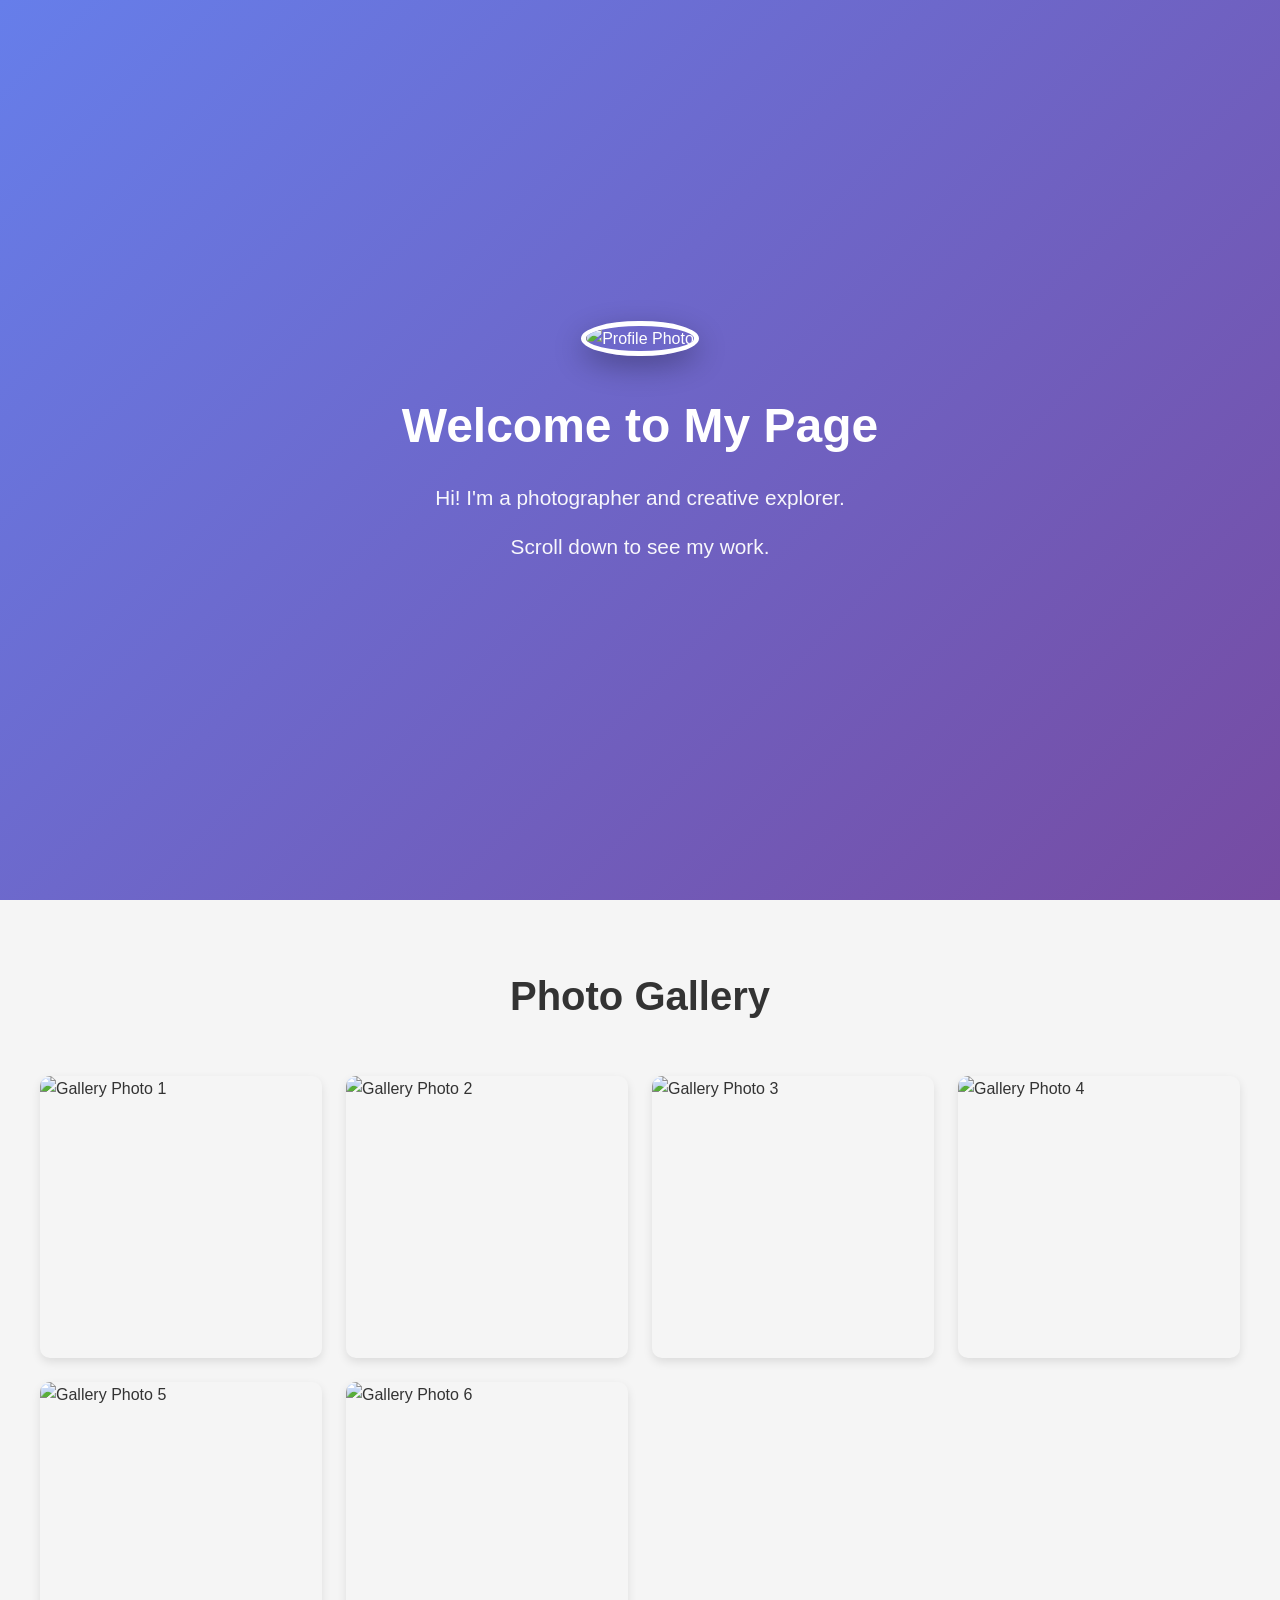
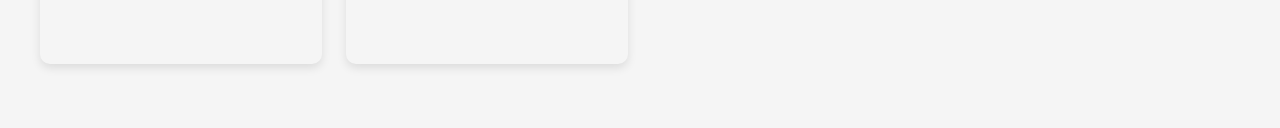
==== index.html @ 691b66b5 "Add initial HTML structure for portfolio site" ====
<!DOCTYPE html>
<html lang="en">
<head>
    <meta charset="UTF-8">
    <meta name="viewport" content="width=device-width, initial-scale=1.0">
    <title>My Portfolio</title>
    <style>
        * {
            margin: 0;
            padding: 0;
            box-sizing: border-box;
        }

        body {
            font-family: 'Segoe UI', Tahoma, Geneva, Verdana, sans-serif;
            line-height: 1.6;
            color: #333;
        }

        /* Hero Section */
        .hero {
            min-height: 100vh;
            display: flex;
            align-items: center;
            justify-content: center;
            background: linear-gradient(135deg, #667eea 0%, #764ba2 100%);
            padding: 2rem;
        }

        .hero-content {
            max-width: 800px;
            text-align: center;
            color: white;
        }

        .profile-photo {
            width: 200px;
            height: 200px;
            border-radius: 50%;
            object-fit: cover;
            border: 5px solid white;
            margin-bottom: 2rem;
            box-shadow: 0 10px 30px rgba(0,0,0,0.3);
        }

        .hero h1 {
            font-size: 3rem;
            margin-bottom: 1rem;
            animation: fadeInUp 0.8s ease;
        }

        .hero p {
            font-size: 1.3rem;
            margin-bottom: 1rem;
            opacity: 0.95;
            animation: fadeInUp 0.8s ease 0.2s backwards;
        }

        /* Gallery Section */
        .gallery-section {
            padding: 4rem 2rem;
            background: #f5f5f5;
        }

        .gallery-section h2 {
            text-align: center;
            font-size: 2.5rem;
            margin-bottom: 3rem;
            color: #333;
        }

        .gallery-grid {
            display: grid;
            grid-template-columns: repeat(auto-fit, minmax(280px, 1fr));
            gap: 1.5rem;
            max-width: 1200px;
            margin: 0 auto;
        }

        .gallery-item {
            position: relative;
            overflow: hidden;
            border-radius: 10px;
            cursor: pointer;
            aspect-ratio: 1;
            box-shadow: 0 4px 10px rgba(0,0,0,0.1);
            transition: transform 0.3s ease;
        }

        .gallery-item:hover {
            transform: scale(1.05);
        }

        .gallery-item img {
            width: 100%;
            height: 100%;
            object-fit: cover;
            transition: transform 0.3s ease;
        }

        .gallery-item:hover img {
            transform: scale(1.1);
        }

        /* Lightbox Modal */
        .lightbox {
            display: none;
            position: fixed;
            top: 0;
            left: 0;
            width: 100%;
            height: 100%;
            background: rgba(0, 0, 0, 0.95);
            z-index: 1000;
            justify-content: center;
            align-items: center;
        }

        .lightbox.active {
            display: flex;
        }

        .lightbox-content {
            position: relative;
            max-width: 90%;
            max-height: 90%;
        }

        .lightbox-content img {
            max-width: 100%;
            max-height: 90vh;
            object-fit: contain;
            border-radius: 5px;
        }

        .lightbox-close {
            position: absolute;
            top: -40px;
            right: 0;
            color: white;
            font-size: 2rem;
            cursor: pointer;
            background: none;
            border: none;
            padding: 10px;
        }

        .lightbox-nav {
            position: absolute;
            top: 50%;
            transform: translateY(-50%);
            color: white;
            font-size: 3rem;
            cursor: pointer;
            background: rgba(255,255,255,0.1);
            border: none;
            padding: 1rem;
            transition: background 0.3s ease;
        }

        .lightbox-nav:hover {
            background: rgba(255,255,255,0.2);
        }

        .lightbox-prev {
            left: 20px;
        }

        .lightbox-next {
            right: 20px;
        }

        @keyframes fadeInUp {
            from {
                opacity: 0;
                transform: translateY(30px);
            }
            to {
                opacity: 1;
                transform: translateY(0);
            }
        }

        /* Responsive */
        @media (max-width: 768px) {
            .hero h1 {
                font-size: 2rem;
            }
            .hero p {
                font-size: 1.1rem;
            }
            .gallery-section h2 {
                font-size: 2rem;
            }
        }
    </style>
</head>
<body>
    <!-- Hero Section -->
    <section class="hero">
        <div class="hero-content">
            <img src="https://via.placeholder.com/200" alt="Profile Photo" class="profile-photo">
            <h1>Welcome to My Page</h1>
            <p>Hi! I'm a photographer and creative explorer.</p>
            <p>Scroll down to see my work.</p>
        </div>
    </section>

    <!-- Gallery Section -->
    <section class="gallery-section">
        <h2>Photo Gallery</h2>
        <div class="gallery-grid">
            <div class="gallery-item" data-index="0">
                <img src="https://via.placeholder.com/400/667eea/ffffff?text=Photo+1" alt="Gallery Photo 1">
            </div>
            <div class="gallery-item" data-index="1">
                <img src="https://via.placeholder.com/400/764ba2/ffffff?text=Photo+2" alt="Gallery Photo 2">
            </div>
            <div class="gallery-item" data-index="2">
                <img src="https://via.placeholder.com/400/f093fb/ffffff?text=Photo+3" alt="Gallery Photo 3">
            </div>
            <div class="gallery-item" data-index="3">
                <img src="https://via.placeholder.com/400/4facfe/ffffff?text=Photo+4" alt="Gallery Photo 4">
            </div>
            <div class="gallery-item" data-index="4">
                <img src="https://via.placeholder.com/400/43e97b/ffffff?text=Photo+5" alt="Gallery Photo 5">
            </div>
            <div class="gallery-item" data-index="5">
                <img src="https://via.placeholder.com/400/fa709a/ffffff?text=Photo+6" alt="Gallery Photo 6">
            </div>
        </div>
    </section>

    <!-- Lightbox Modal -->
    <div class="lightbox" id="lightbox">
        <div class="lightbox-content">
            <button class="lightbox-close" onclick="closeLightbox()">&times;</button>
            <button class="lightbox-nav lightbox-prev" onclick="changeImage(-1)">&#8249;</button>
            <img id="lightbox-img" src="" alt="Lightbox Image">
            <button class="lightbox-nav lightbox-next" onclick="changeImage(1)">&#8250;</button>
        </div>
    </div>

    <script>
        // Gallery functionality
        let currentImageIndex = 0;
        const galleryItems = document.querySelectorAll('.gallery-item img');
        const lightbox = document.getElementById('lightbox');
        const lightboxImg = document.getElementById('lightbox-img');

        // Add click event to each gallery item
        document.querySelectorAll('.gallery-item').forEach(item => {
            item.addEventListener('click', function() {
                currentImageIndex = parseInt(this.getAttribute('data-index'));
                openLightbox();
            });
        });

        function openLightbox() {
            lightbox.classList.add('active');
            lightboxImg.src = galleryItems[currentImageIndex].src;
            document.body.style.overflow = 'hidden'; // Prevent scrolling
        }

        function closeLightbox() {
            lightbox.classList.remove('active');
            document.body.style.overflow = 'auto'; // Re-enable scrolling
        }

        function changeImage(direction) {
            currentImageIndex += direction;
            
            // Loop around if at the end or beginning
            if (currentImageIndex >= galleryItems.length) {
                currentImageIndex = 0;
            } else if (currentImageIndex < 0) {
                currentImageIndex = galleryItems.length - 1;
            }
            
            lightboxImg.src = galleryItems[currentImageIndex].src;
        }

        // Close lightbox when clicking outside the image
        lightbox.addEventListener('click', function(e) {
            if (e.target === lightbox) {
                closeLightbox();
            }
        });

        // Keyboard navigation
        document.addEventListener('keydown', function(e) {
            if (!lightbox.classList.contains('active')) return;
            
            if (e.key === 'Escape') closeLightbox();
            if (e.key === 'ArrowLeft') changeImage(-1);
            if (e.key === 'ArrowRight') changeImage(1);
        });
    </script>
</body>
</html>
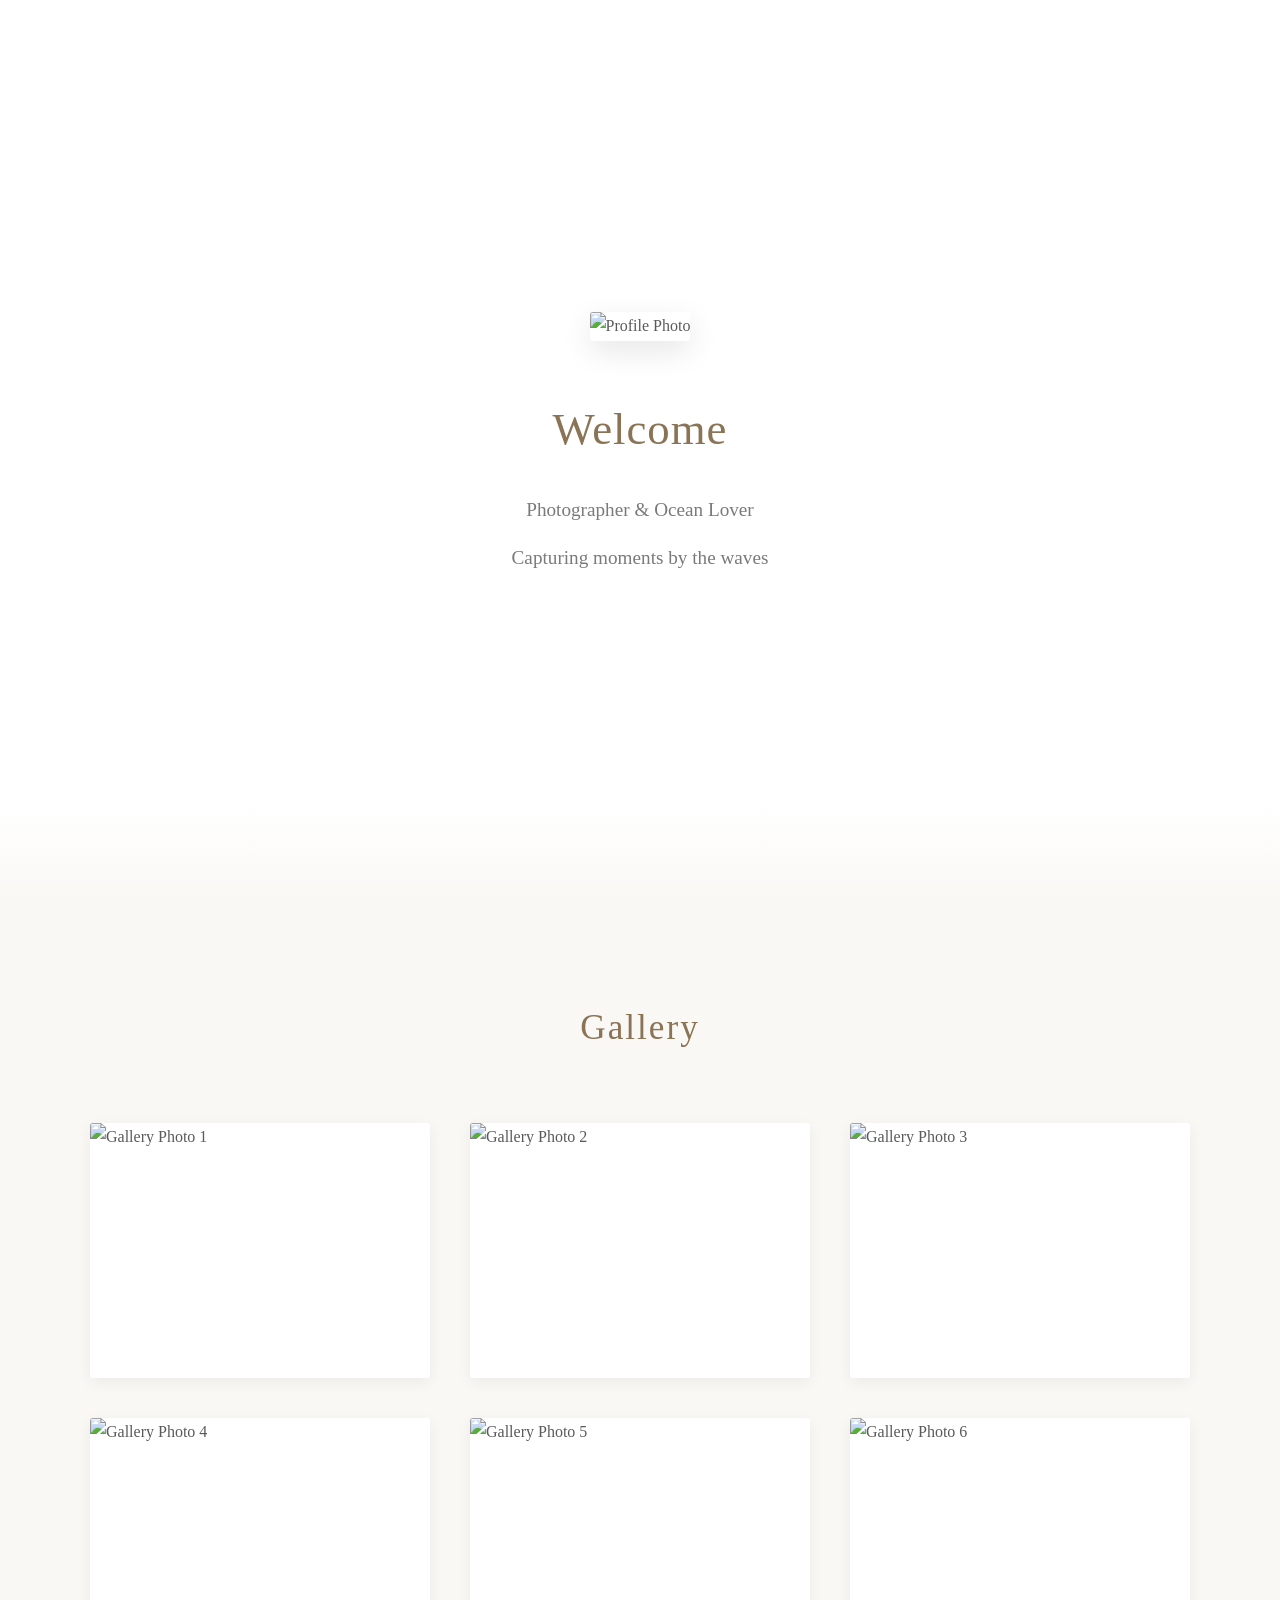
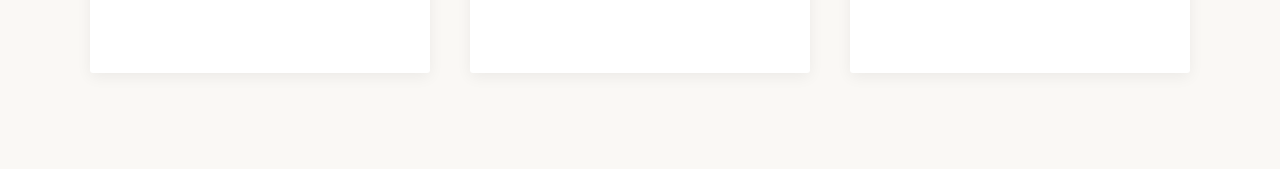
==== commit a836d435: "update" ====
--- a/index.html
+++ b/index.html
@@ -12,9 +12,10 @@
         }
 
         body {
-            font-family: 'Segoe UI', Tahoma, Geneva, Verdana, sans-serif;
-            line-height: 1.6;
-            color: #333;
+            font-family: 'Georgia', 'Times New Roman', serif;
+            line-height: 1.8;
+            color: #5a5a5a;
+            background: #ffffff;
         }
 
         /* Hero Section */
@@ -23,83 +24,118 @@
             display: flex;
             align-items: center;
             justify-content: center;
-            background: linear-gradient(135deg, #667eea 0%, #764ba2 100%);
-            padding: 2rem;
+            background: linear-gradient(to bottom, rgba(255,255,255,0.9), rgba(255,255,255,0.7)), 
+                        url('https://via.placeholder.com/1920x1080/e8dfd5/e8dfd5') center/cover;
+            padding: 4rem 2rem;
+            position: relative;
+        }
+
+        .hero::after {
+            content: '';
+            position: absolute;
+            bottom: -2px;
+            left: 0;
+            width: 100%;
+            height: 100px;
+            background: linear-gradient(to bottom, transparent, #faf8f5);
         }
 
         .hero-content {
+            max-width: 700px;
+            text-align: center;
+            color: #5a5a5a;
+            position: relative;
+            z-index: 1;
+        }
+
+        .profile-photo {
+            width: 100%;
             max-width: 800px;
-            text-align: center;
-            color: white;
-        }
-
-        .profile-photo {
-            width: 200px;
-            height: 200px;
-            border-radius: 50%;
+            height: 400px;
+            border-radius: 3px;
             object-fit: cover;
-            border: 5px solid white;
-            margin-bottom: 2rem;
-            box-shadow: 0 10px 30px rgba(0,0,0,0.3);
+            border: none;
+            margin-bottom: 3rem;
+            box-shadow: 0 10px 30px rgba(0,0,0,0.1);
         }
 
         .hero h1 {
-            font-size: 3rem;
-            margin-bottom: 1rem;
-            animation: fadeInUp 0.8s ease;
+            font-size: 2.8rem;
+            margin-bottom: 1.5rem;
+            font-weight: 300;
+            letter-spacing: 1px;
+            color: #8b7355;
+            animation: fadeInUp 1s ease;
         }
 
         .hero p {
-            font-size: 1.3rem;
-            margin-bottom: 1rem;
-            opacity: 0.95;
-            animation: fadeInUp 0.8s ease 0.2s backwards;
+            font-size: 1.2rem;
+            margin-bottom: 0.8rem;
+            font-weight: 300;
+            color: #7a7a7a;
+            animation: fadeInUp 1s ease 0.2s backwards;
         }
 
         /* Gallery Section */
         .gallery-section {
-            padding: 4rem 2rem;
-            background: #f5f5f5;
+            padding: 6rem 2rem;
+            background: #faf8f5;
+            position: relative;
+        }
+
+        .gallery-section::before {
+            content: '';
+            position: absolute;
+            top: -50px;
+            left: 0;
+            width: 100%;
+            height: 100px;
+            background: linear-gradient(to bottom, #faf8f5, transparent);
+            transform: rotate(180deg);
         }
 
         .gallery-section h2 {
             text-align: center;
-            font-size: 2.5rem;
-            margin-bottom: 3rem;
-            color: #333;
+            font-size: 2.2rem;
+            margin-bottom: 4rem;
+            color: #8b7355;
+            font-weight: 300;
+            letter-spacing: 2px;
         }
 
         .gallery-grid {
             display: grid;
-            grid-template-columns: repeat(auto-fit, minmax(280px, 1fr));
-            gap: 1.5rem;
-            max-width: 1200px;
+            grid-template-columns: repeat(auto-fit, minmax(300px, 1fr));
+            gap: 2.5rem;
+            max-width: 1100px;
             margin: 0 auto;
         }
 
         .gallery-item {
             position: relative;
             overflow: hidden;
-            border-radius: 10px;
+            border-radius: 3px;
             cursor: pointer;
-            aspect-ratio: 1;
-            box-shadow: 0 4px 10px rgba(0,0,0,0.1);
-            transition: transform 0.3s ease;
+            aspect-ratio: 4/3;
+            box-shadow: 0 4px 15px rgba(0,0,0,0.06);
+            transition: all 0.4s ease;
+            background: white;
         }
 
         .gallery-item:hover {
-            transform: scale(1.05);
+            transform: translateY(-8px);
+            box-shadow: 0 12px 25px rgba(0,0,0,0.12);
         }
 
         .gallery-item img {
             width: 100%;
             height: 100%;
             object-fit: cover;
-            transition: transform 0.3s ease;
+            transition: opacity 0.4s ease;
         }
 
         .gallery-item:hover img {
-            transform: scale(1.1);
+            opacity: 0.9;
         }
 
         /* Lightbox Modal */
@@ -110,7 +146,7 @@
             left: 0;
             width: 100%;
             height: 100%;
-            background: rgba(0, 0, 0, 0.95);
+            background: rgba(255, 255, 255, 0.97);
             z-index: 1000;
             justify-content: center;
             align-items: center;
@@ -130,36 +166,45 @@
             max-width: 100%;
             max-height: 90vh;
             object-fit: contain;
-            border-radius: 5px;
+            border-radius: 3px;
+            box-shadow: 0 10px 40px rgba(0,0,0,0.15);
         }
 
         .lightbox-close {
             position: absolute;
-            top: -40px;
+            top: -50px;
             right: 0;
-            color: white;
-            font-size: 2rem;
+            color: #8b7355;
+            font-size: 2.5rem;
             cursor: pointer;
             background: none;
             border: none;
             padding: 10px;
+            font-weight: 300;
+            transition: color 0.3s ease;
+        }
+
+        .lightbox-close:hover {
+            color: #5a5a5a;
         }
 
         .lightbox-nav {
             position: absolute;
             top: 50%;
             transform: translateY(-50%);
-            color: white;
+            color: #8b7355;
             font-size: 3rem;
             cursor: pointer;
-            background: rgba(255,255,255,0.1);
+            background: none;
             border: none;
-            padding: 1rem;
-            transition: background 0.3s ease;
+            padding: 1.5rem;
+            transition: all 0.3s ease;
+            font-weight: 200;
         }
 
         .lightbox-nav:hover {
-            background: rgba(255,255,255,0.2);
+            color: #5a5a5a;
+            transform: translateY(-50%) scale(1.1);
         }
 
         .lightbox-prev {
@@ -173,7 +218,7 @@
         @keyframes fadeInUp {
             from {
                 opacity: 0;
-                transform: translateY(30px);
+                transform: translateY(40px);
             }
             to {
                 opacity: 1;
@@ -183,14 +228,20 @@
 
         /* Responsive */
         @media (max-width: 768px) {
+            .profile-photo {
+                height: 250px;
+            }
             .hero h1 {
                 font-size: 2rem;
             }
             .hero p {
-                font-size: 1.1rem;
+                font-size: 1rem;
             }
             .gallery-section h2 {
-                font-size: 2rem;
+                font-size: 1.8rem;
+            }
+            .gallery-grid {
+                gap: 1.5rem;
             }
         }
     </style>
@@ -199,34 +250,34 @@
     <!-- Hero Section -->
     <section class="hero">
         <div class="hero-content">
-            <img src="https://via.placeholder.com/200" alt="Profile Photo" class="profile-photo">
-            <h1>Welcome to My Page</h1>
-            <p>Hi! I'm a photographer and creative explorer.</p>
-            <p>Scroll down to see my work.</p>
+            <img src="photos/sound_eye.JPG" alt="Profile Photo" class="profile-photo">
+            <h1>Welcome</h1>
+            <p>Photographer & Ocean Lover</p>
+            <p>Capturing moments by the waves</p>
         </div>
     </section>
 
     <!-- Gallery Section -->
     <section class="gallery-section">
-        <h2>Photo Gallery</h2>
+        <h2>Gallery</h2>
         <div class="gallery-grid">
             <div class="gallery-item" data-index="0">
-                <img src="https://via.placeholder.com/400/667eea/ffffff?text=Photo+1" alt="Gallery Photo 1">
+                <img src="https://via.placeholder.com/600x450/e8dfd5/8b7355?text=Ocean+1" alt="Gallery Photo 1">
             </div>
             <div class="gallery-item" data-index="1">
-                <img src="https://via.placeholder.com/400/764ba2/ffffff?text=Photo+2" alt="Gallery Photo 2">
+                <img src="https://via.placeholder.com/600x450/d4c5b4/8b7355?text=Waves+2" alt="Gallery Photo 2">
             </div>
             <div class="gallery-item" data-index="2">
-                <img src="https://via.placeholder.com/400/f093fb/ffffff?text=Photo+3" alt="Gallery Photo 3">
+                <img src="https://via.placeholder.com/600x450/c9b8a3/8b7355?text=Sunset+3" alt="Gallery Photo 3">
             </div>
             <div class="gallery-item" data-index="3">
-                <img src="https://via.placeholder.com/400/4facfe/ffffff?text=Photo+4" alt="Gallery Photo 4">
+                <img src="https://via.placeholder.com/600x450/bea992/8b7355?text=Beach+4" alt="Gallery Photo 4">
             </div>
             <div class="gallery-item" data-index="4">
-                <img src="https://via.placeholder.com/400/43e97b/ffffff?text=Photo+5" alt="Gallery Photo 5">
+                <img src="https://via.placeholder.com/600x450/b39a81/8b7355?text=Shore+5" alt="Gallery Photo 5">
             </div>
             <div class="gallery-item" data-index="5">
-                <img src="https://via.placeholder.com/400/fa709a/ffffff?text=Photo+6" alt="Gallery Photo 6">
+                <img src="https://via.placeholder.com/600x450/a88b70/8b7355?text=Coast+6" alt="Gallery Photo 6">
             </div>
         </div>
     </section>
@@ -259,18 +310,17 @@
         function openLightbox() {
             lightbox.classList.add('active');
             lightboxImg.src = galleryItems[currentImageIndex].src;
-            document.body.style.overflow = 'hidden'; // Prevent scrolling
+            document.body.style.overflow = 'hidden';
         }
 
         function closeLightbox() {
             lightbox.classList.remove('active');
-            document.body.style.overflow = 'auto'; // Re-enable scrolling
+            document.body.style.overflow = 'auto';
         }
 
         function changeImage(direction) {
             currentImageIndex += direction;
             
-            // Loop around if at the end or beginning
             if (currentImageIndex >= galleryItems.length) {
                 currentImageIndex = 0;
             } else if (currentImageIndex < 0) {
@@ -297,4 +347,4 @@
         });
     </script>
 </body>
-</html>
+</html>
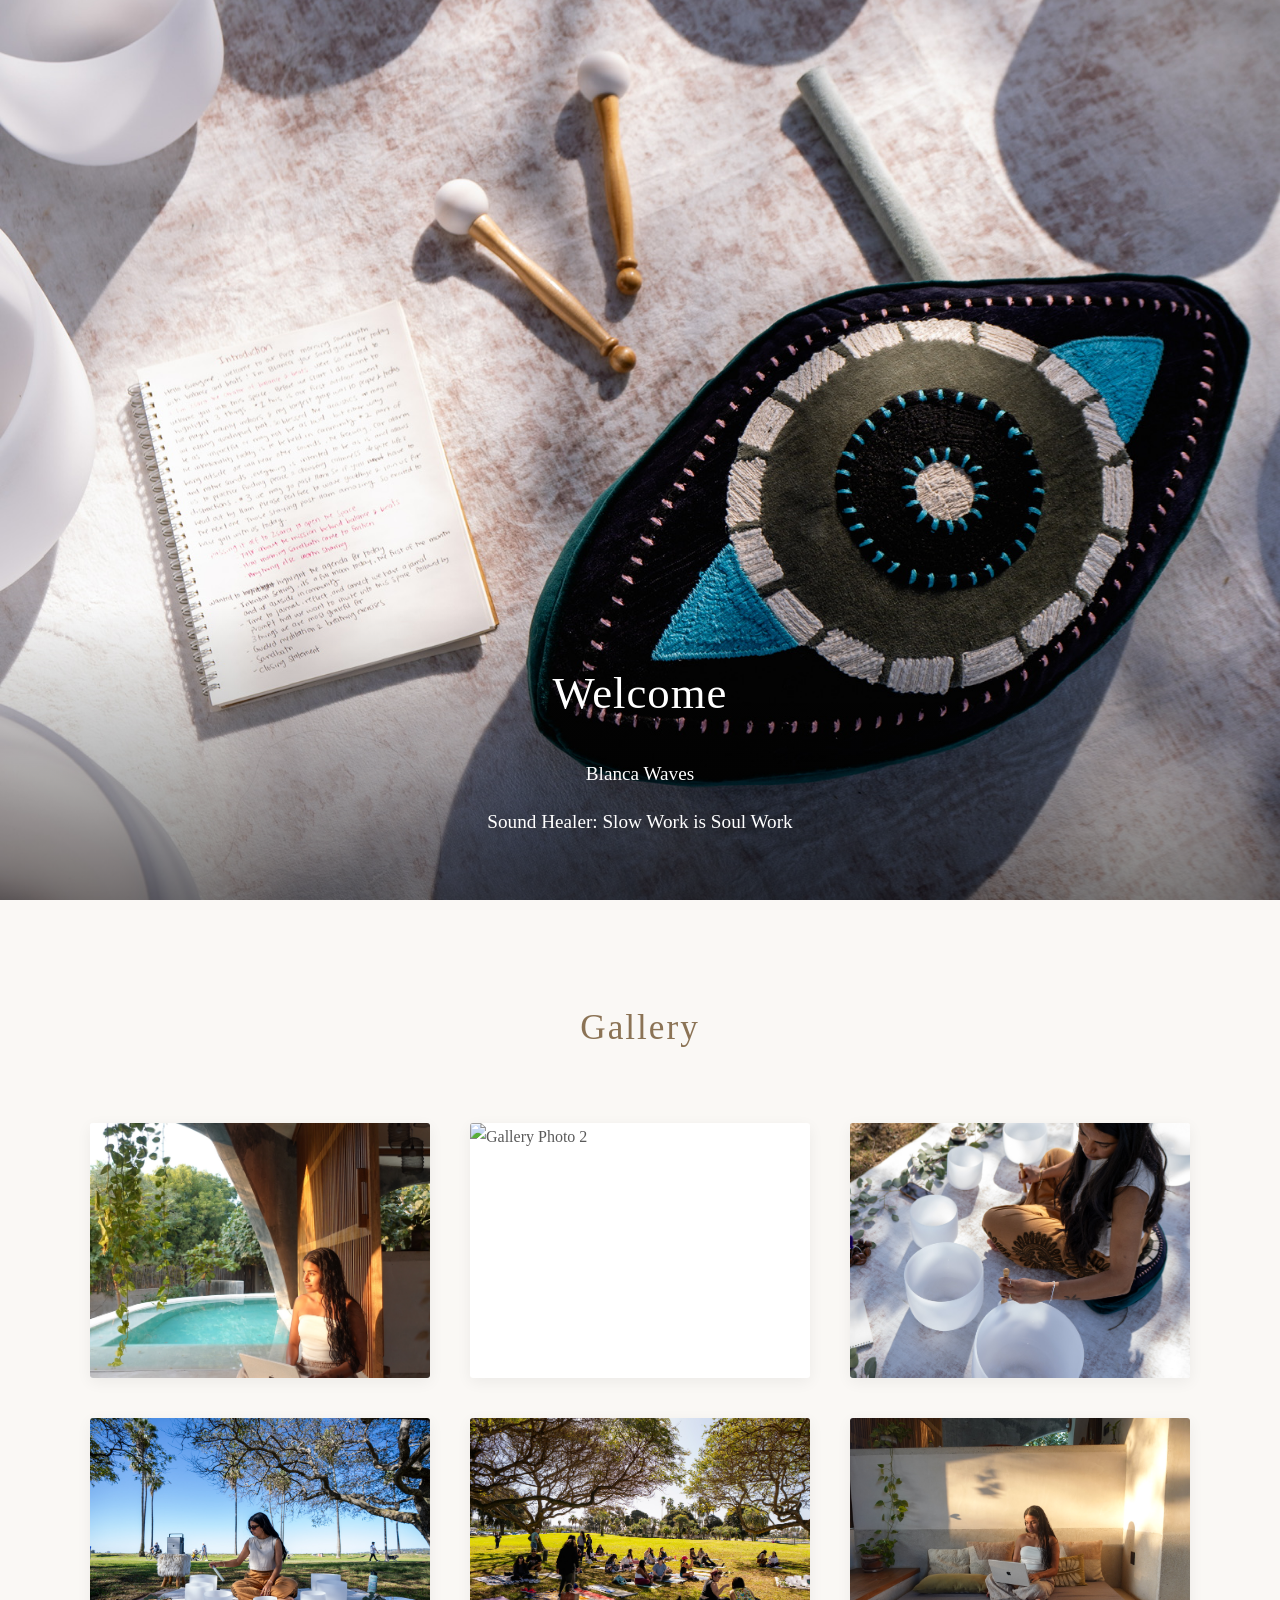
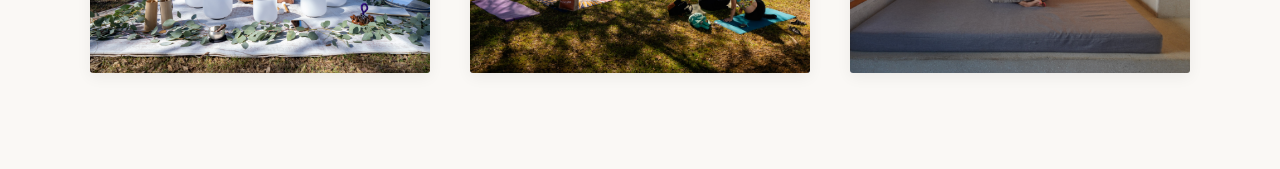
==== commit 9a0746bb: "Add gitignore" ====
--- a/index.html
+++ b/index.html
@@ -22,41 +22,34 @@
         .hero {
             min-height: 100vh;
             display: flex;
+            flex-direction: column;
             align-items: center;
-            justify-content: center;
-            background: linear-gradient(to bottom, rgba(255,255,255,0.9), rgba(255,255,255,0.7)), 
-                        url('https://via.placeholder.com/1920x1080/e8dfd5/e8dfd5') center/cover;
-            padding: 4rem 2rem;
-            position: relative;
-        }
-
-        .hero::after {
-            content: '';
-            position: absolute;
-            bottom: -2px;
-            left: 0;
-            width: 100%;
-            height: 100px;
-            background: linear-gradient(to bottom, transparent, #faf8f5);
-        }
-
-        .hero-content {
-            max-width: 700px;
-            text-align: center;
-            color: #5a5a5a;
-            position: relative;
-            z-index: 1;
+            justify-content: flex-end;
+            background: #faf8f5;
+            padding: 0;
+            position: relative;
         }
 
         .profile-photo {
             width: 100%;
-            max-width: 800px;
-            height: 400px;
-            border-radius: 3px;
+            height: 100%;
             object-fit: cover;
-            border: none;
-            margin-bottom: 3rem;
-            box-shadow: 0 10px 30px rgba(0,0,0,0.1);
+            object-position: center 70%;
+            display: block;
+            position: absolute;
+            top: 0;
+            left: 0;
+            z-index: 0;
+        }
+
+        .hero-content {
+            width: 100%;
+            text-align: center;
+            color: #ffffff;
+            padding: 3rem 2rem;
+            position: relative;
+            z-index: 1;
+            background: linear-gradient(to top, rgba(0,0,0,0.5), transparent);
         }
 
         .hero h1 {
@@ -64,7 +57,7 @@
             margin-bottom: 1.5rem;
             font-weight: 300;
             letter-spacing: 1px;
-            color: #8b7355;
+            color: #ffffff;
             animation: fadeInUp 1s ease;
         }
 
@@ -72,7 +65,7 @@
             font-size: 1.2rem;
             margin-bottom: 0.8rem;
             font-weight: 300;
-            color: #7a7a7a;
+            color: #ffffff;
             animation: fadeInUp 1s ease 0.2s backwards;
         }
 
@@ -81,17 +74,6 @@
             padding: 6rem 2rem;
             background: #faf8f5;
             position: relative;
-        }
-
-        .gallery-section::before {
-            content: '';
-            position: absolute;
-            top: -50px;
-            left: 0;
-            width: 100%;
-            height: 100px;
-            background: linear-gradient(to bottom, #faf8f5, transparent);
-            transform: rotate(180deg);
         }
 
         .gallery-section h2 {
@@ -228,8 +210,8 @@
 
         /* Responsive */
         @media (max-width: 768px) {
-            .profile-photo {
-                height: 250px;
+            .hero-content {
+                padding: 2rem 1.5rem;
             }
             .hero h1 {
                 font-size: 2rem;
@@ -249,11 +231,11 @@
 <body>
     <!-- Hero Section -->
     <section class="hero">
+        <img src="photos/Sound_eye.JPG" alt="Profile Photo" class="profile-photo">
         <div class="hero-content">
-            <img src="photos/sound_eye.JPG" alt="Profile Photo" class="profile-photo">
             <h1>Welcome</h1>
-            <p>Photographer & Ocean Lover</p>
-            <p>Capturing moments by the waves</p>
+            <p>Blanca Waves</p>
+            <p>Sound Healer: Slow Work is Soul Work</p>
         </div>
     </section>
 
@@ -262,22 +244,22 @@
         <h2>Gallery</h2>
         <div class="gallery-grid">
             <div class="gallery-item" data-index="0">
-                <img src="https://via.placeholder.com/600x450/e8dfd5/8b7355?text=Ocean+1" alt="Gallery Photo 1">
+                <img src="photos/blanca_looking_sun_long.JPG" alt="Gallery Photo 1">
             </div>
             <div class="gallery-item" data-index="1">
-                <img src="https://via.placeholder.com/600x450/d4c5b4/8b7355?text=Waves+2" alt="Gallery Photo 2">
+                <img src="photos/Playing_vid1.MP4" alt="Gallery Photo 2">
             </div>
             <div class="gallery-item" data-index="2">
-                <img src="https://via.placeholder.com/600x450/c9b8a3/8b7355?text=Sunset+3" alt="Gallery Photo 3">
+                <img src="photos/Playing_1.JPG" alt="Gallery Photo 3">
             </div>
             <div class="gallery-item" data-index="3">
-                <img src="https://via.placeholder.com/600x450/bea992/8b7355?text=Beach+4" alt="Gallery Photo 4">
+                <img src="photos/Playing_3.JPG" alt="Gallery Photo 4">
             </div>
             <div class="gallery-item" data-index="4">
-                <img src="https://via.placeholder.com/600x450/b39a81/8b7355?text=Shore+5" alt="Gallery Photo 5">
+                <img src="photos/event_1.JPG" alt="Gallery Photo 5">
             </div>
             <div class="gallery-item" data-index="5">
-                <img src="https://via.placeholder.com/600x450/a88b70/8b7355?text=Coast+6" alt="Gallery Photo 6">
+                <img src="photos/blanca_indoor_sun.JPG" alt="Gallery Photo 6">
             </div>
         </div>
     </section>
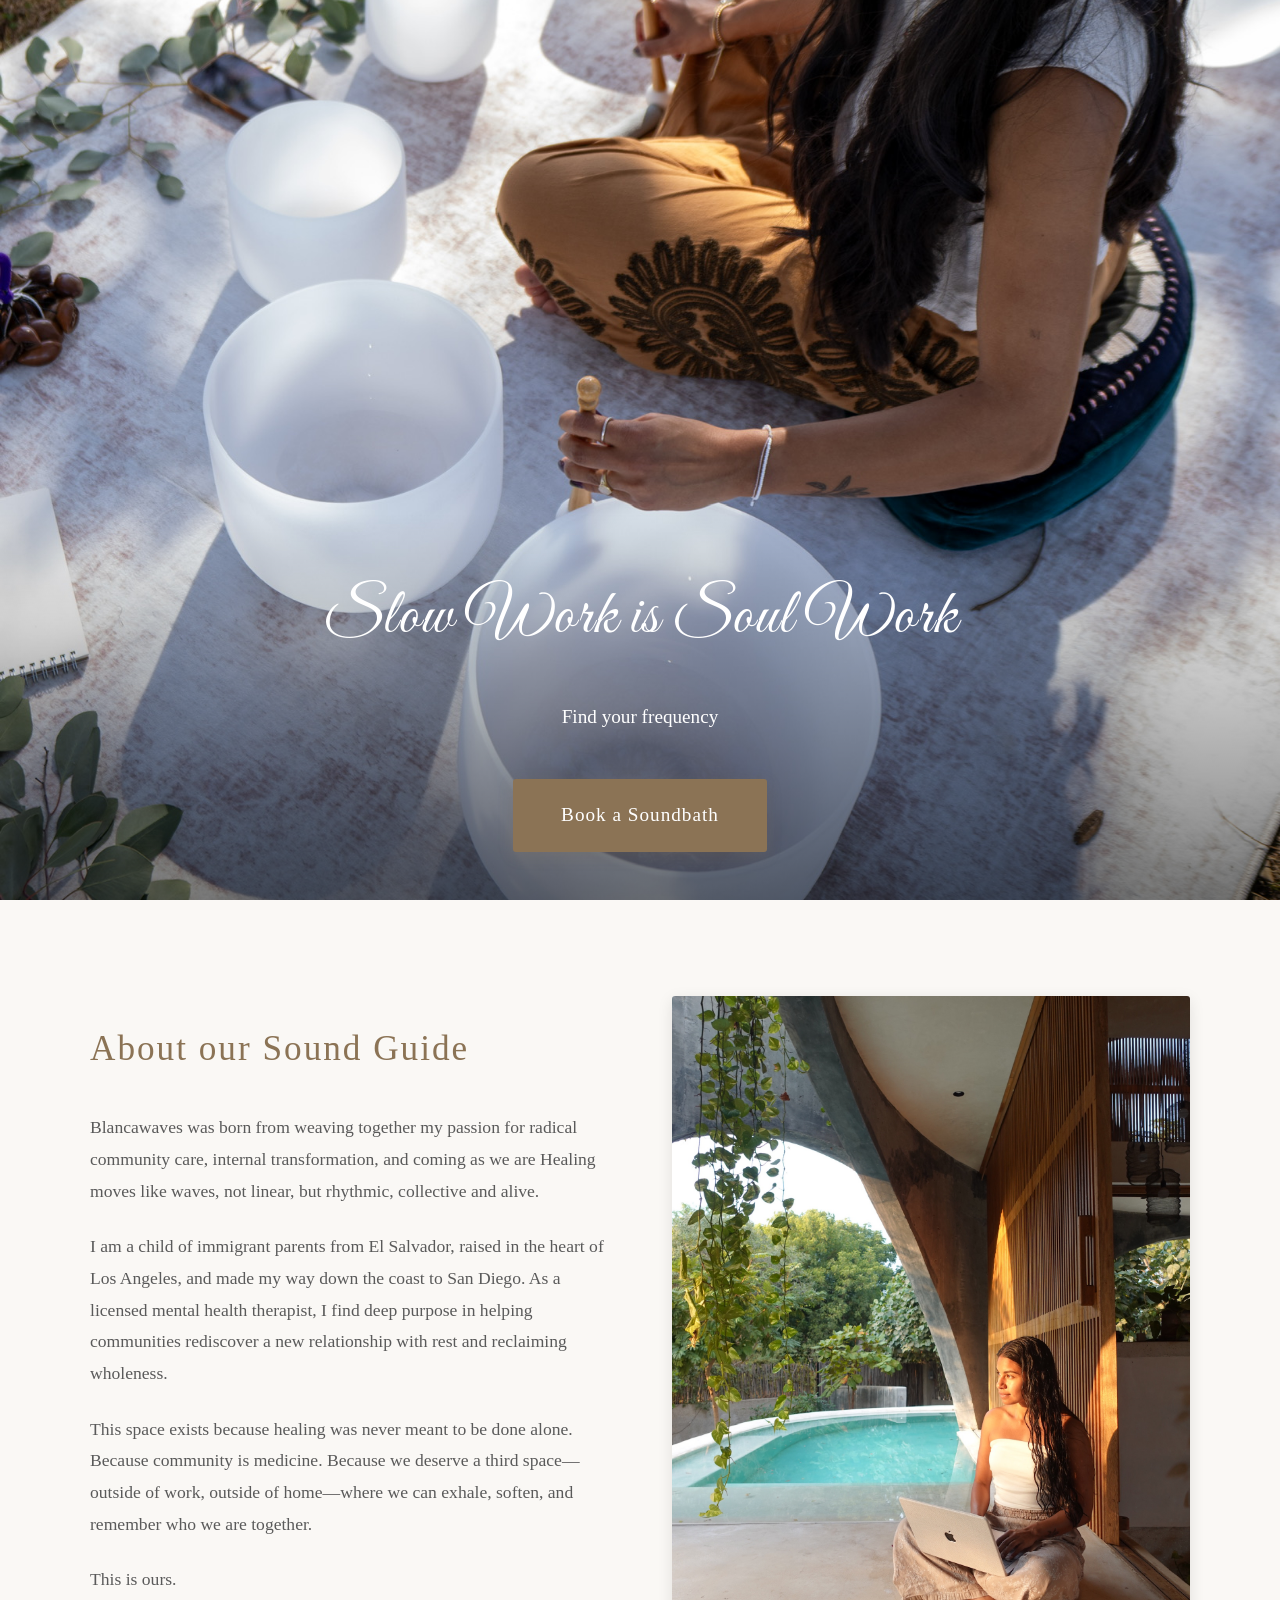
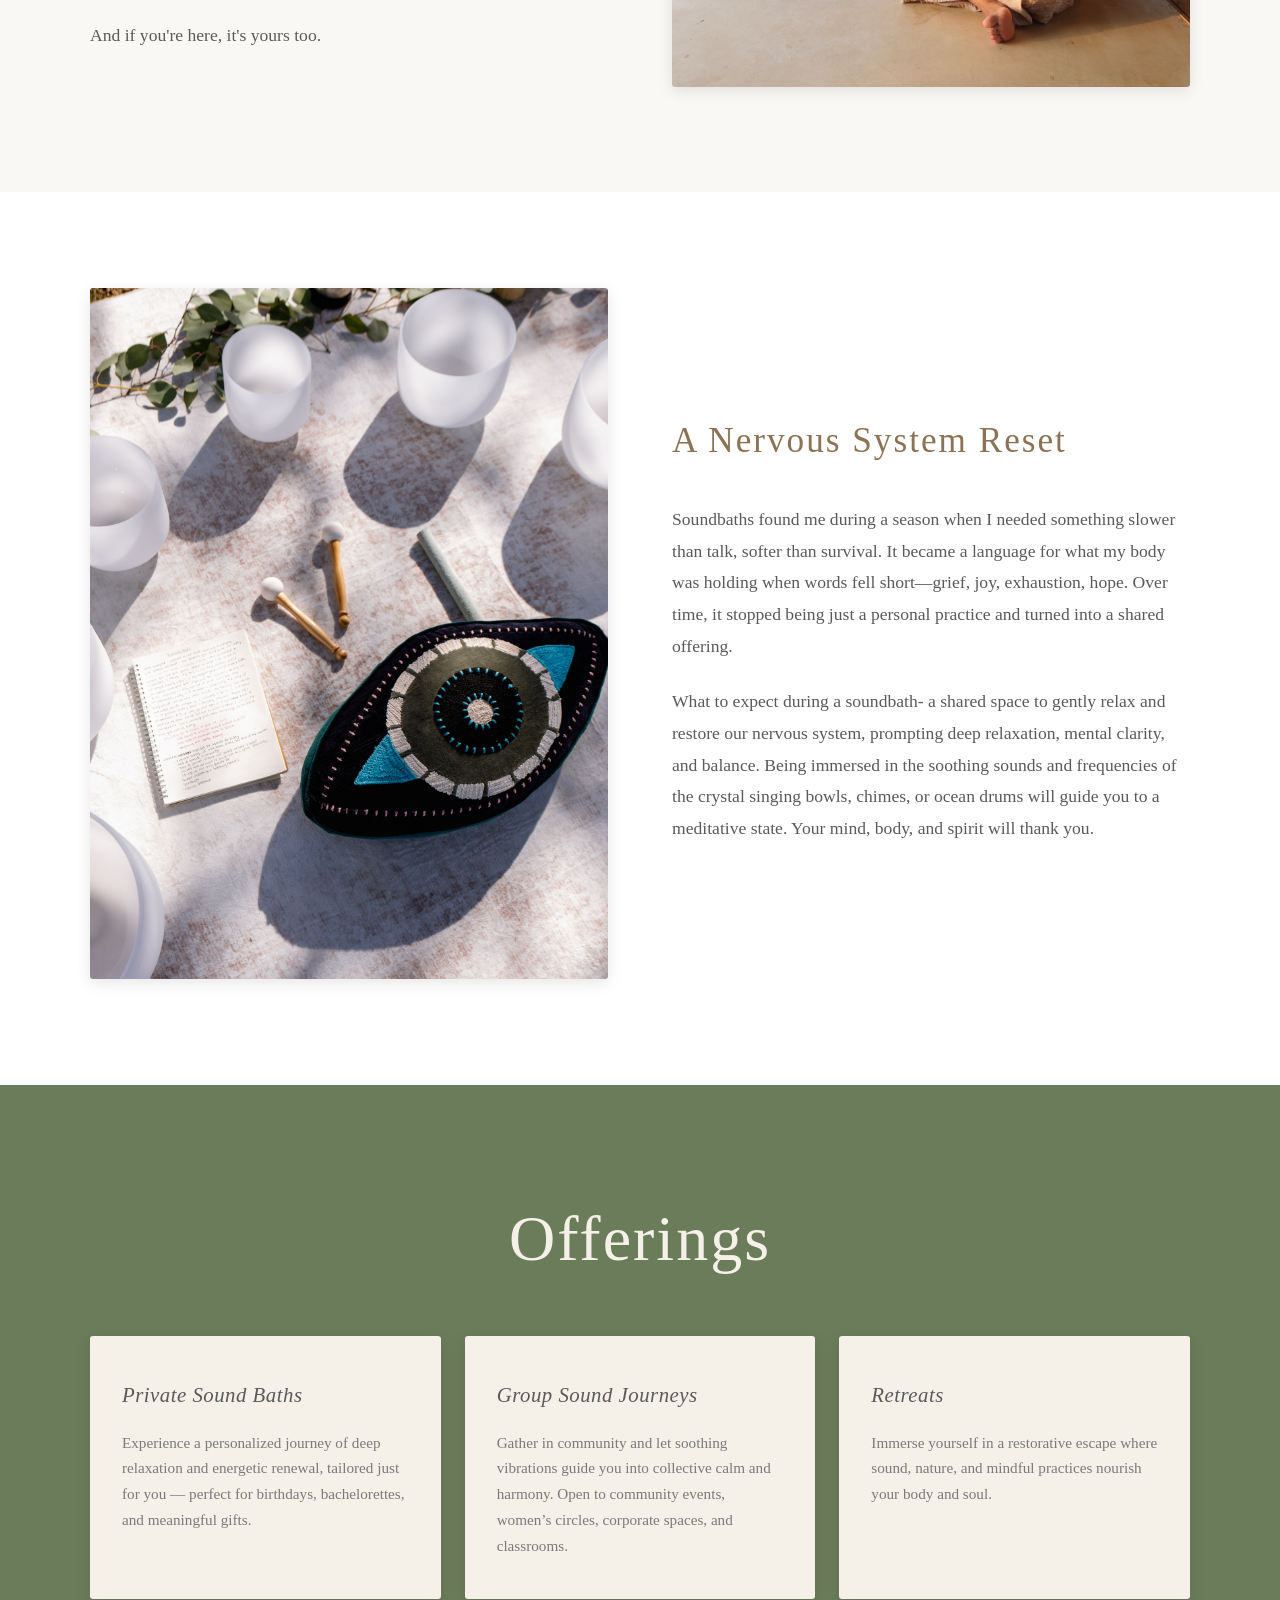
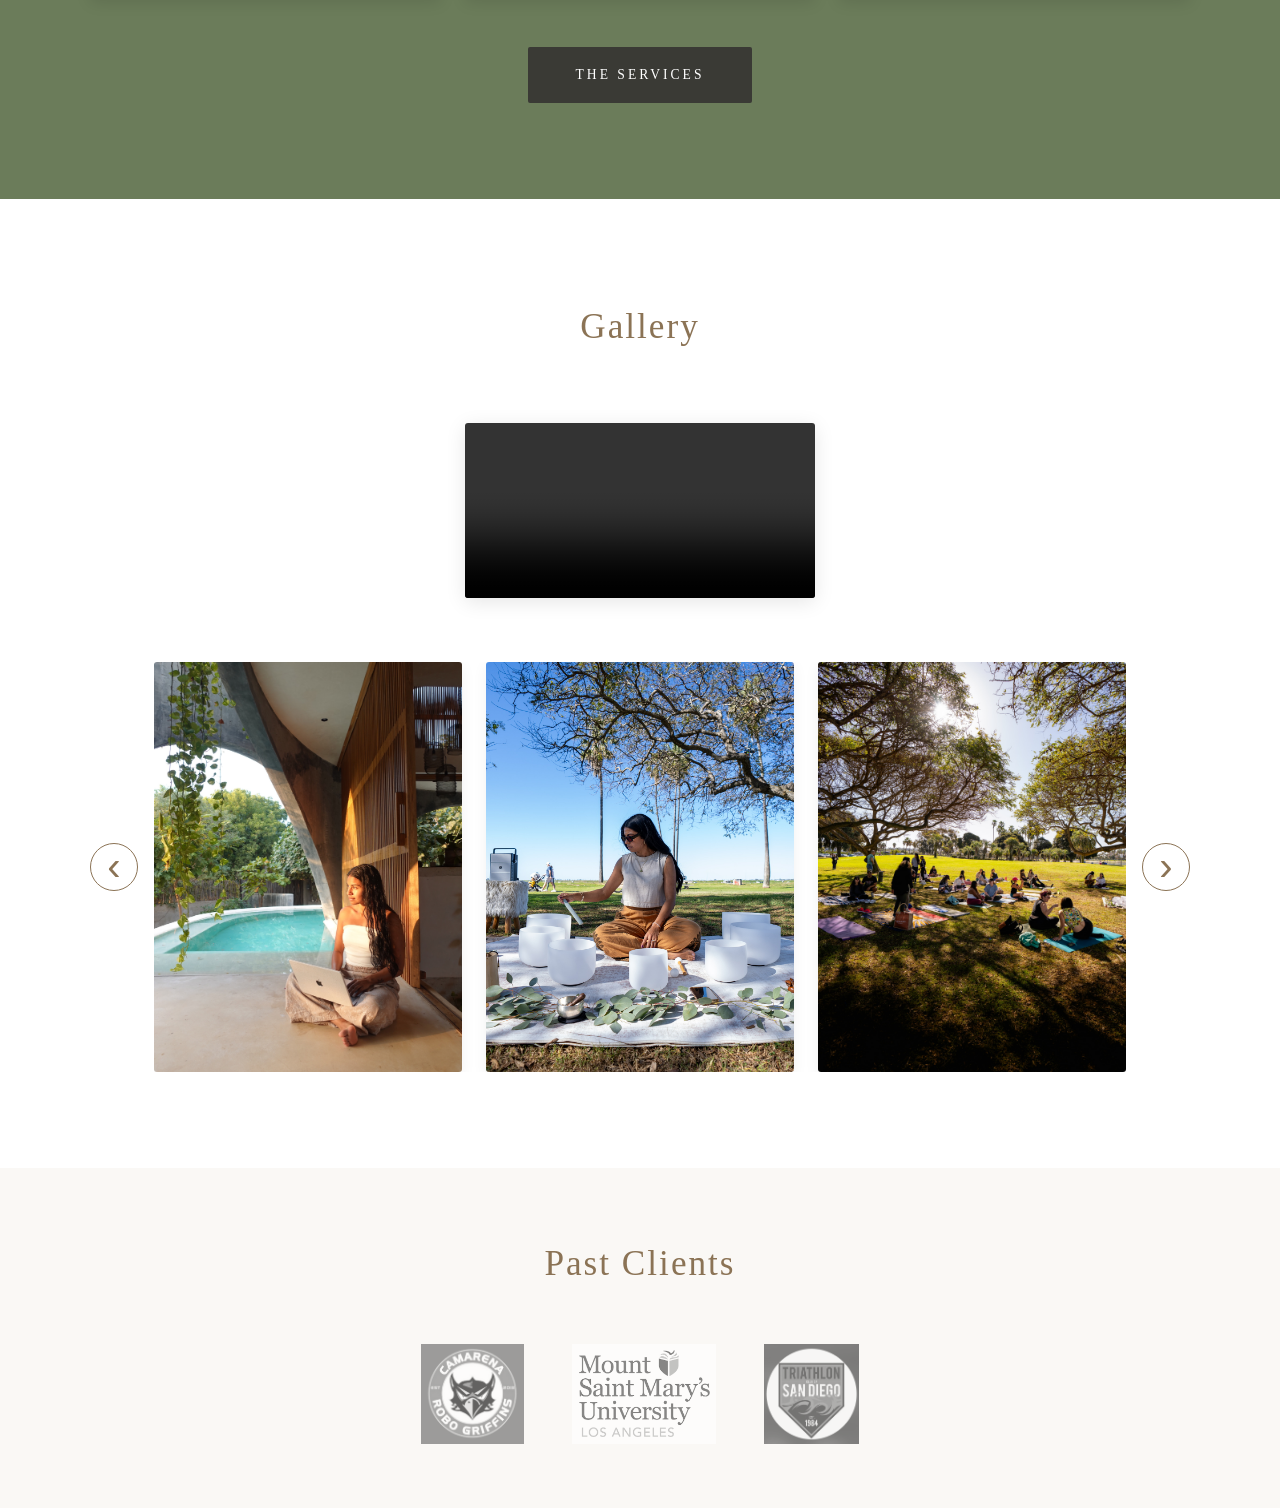
==== commit 6426a6e3: "updates to include video and redesign" ====
--- a/index.html
+++ b/index.html
@@ -3,264 +3,120 @@
 <head>
     <meta charset="UTF-8">
     <meta name="viewport" content="width=device-width, initial-scale=1.0">
-    <title>My Portfolio</title>
-    <style>
-        * {
-            margin: 0;
-            padding: 0;
-            box-sizing: border-box;
-        }
-
-        body {
-            font-family: 'Georgia', 'Times New Roman', serif;
-            line-height: 1.8;
-            color: #5a5a5a;
-            background: #ffffff;
-        }
-
-        /* Hero Section */
-        .hero {
-            min-height: 100vh;
-            display: flex;
-            flex-direction: column;
-            align-items: center;
-            justify-content: flex-end;
-            background: #faf8f5;
-            padding: 0;
-            position: relative;
-        }
-
-        .profile-photo {
-            width: 100%;
-            height: 100%;
-            object-fit: cover;
-            object-position: center 70%;
-            display: block;
-            position: absolute;
-            top: 0;
-            left: 0;
-            z-index: 0;
-        }
-
-        .hero-content {
-            width: 100%;
-            text-align: center;
-            color: #ffffff;
-            padding: 3rem 2rem;
-            position: relative;
-            z-index: 1;
-            background: linear-gradient(to top, rgba(0,0,0,0.5), transparent);
-        }
-
-        .hero h1 {
-            font-size: 2.8rem;
-            margin-bottom: 1.5rem;
-            font-weight: 300;
-            letter-spacing: 1px;
-            color: #ffffff;
-            animation: fadeInUp 1s ease;
-        }
-
-        .hero p {
-            font-size: 1.2rem;
-            margin-bottom: 0.8rem;
-            font-weight: 300;
-            color: #ffffff;
-            animation: fadeInUp 1s ease 0.2s backwards;
-        }
-
-        /* Gallery Section */
-        .gallery-section {
-            padding: 6rem 2rem;
-            background: #faf8f5;
-            position: relative;
-        }
-
-        .gallery-section h2 {
-            text-align: center;
-            font-size: 2.2rem;
-            margin-bottom: 4rem;
-            color: #8b7355;
-            font-weight: 300;
-            letter-spacing: 2px;
-        }
-
-        .gallery-grid {
-            display: grid;
-            grid-template-columns: repeat(auto-fit, minmax(300px, 1fr));
-            gap: 2.5rem;
-            max-width: 1100px;
-            margin: 0 auto;
-        }
-
-        .gallery-item {
-            position: relative;
-            overflow: hidden;
-            border-radius: 3px;
-            cursor: pointer;
-            aspect-ratio: 4/3;
-            box-shadow: 0 4px 15px rgba(0,0,0,0.06);
-            transition: all 0.4s ease;
-            background: white;
-        }
-
-        .gallery-item:hover {
-            transform: translateY(-8px);
-            box-shadow: 0 12px 25px rgba(0,0,0,0.12);
-        }
-
-        .gallery-item img {
-            width: 100%;
-            height: 100%;
-            object-fit: cover;
-            transition: opacity 0.4s ease;
-        }
-
-        .gallery-item:hover img {
-            opacity: 0.9;
-        }
-
-        /* Lightbox Modal */
-        .lightbox {
-            display: none;
-            position: fixed;
-            top: 0;
-            left: 0;
-            width: 100%;
-            height: 100%;
-            background: rgba(255, 255, 255, 0.97);
-            z-index: 1000;
-            justify-content: center;
-            align-items: center;
-        }
-
-        .lightbox.active {
-            display: flex;
-        }
-
-        .lightbox-content {
-            position: relative;
-            max-width: 90%;
-            max-height: 90%;
-        }
-
-        .lightbox-content img {
-            max-width: 100%;
-            max-height: 90vh;
-            object-fit: contain;
-            border-radius: 3px;
-            box-shadow: 0 10px 40px rgba(0,0,0,0.15);
-        }
-
-        .lightbox-close {
-            position: absolute;
-            top: -50px;
-            right: 0;
-            color: #8b7355;
-            font-size: 2.5rem;
-            cursor: pointer;
-            background: none;
-            border: none;
-            padding: 10px;
-            font-weight: 300;
-            transition: color 0.3s ease;
-        }
-
-        .lightbox-close:hover {
-            color: #5a5a5a;
-        }
-
-        .lightbox-nav {
-            position: absolute;
-            top: 50%;
-            transform: translateY(-50%);
-            color: #8b7355;
-            font-size: 3rem;
-            cursor: pointer;
-            background: none;
-            border: none;
-            padding: 1.5rem;
-            transition: all 0.3s ease;
-            font-weight: 200;
-        }
-
-        .lightbox-nav:hover {
-            color: #5a5a5a;
-            transform: translateY(-50%) scale(1.1);
-        }
-
-        .lightbox-prev {
-            left: 20px;
-        }
-
-        .lightbox-next {
-            right: 20px;
-        }
-
-        @keyframes fadeInUp {
-            from {
-                opacity: 0;
-                transform: translateY(40px);
-            }
-            to {
-                opacity: 1;
-                transform: translateY(0);
-            }
-        }
-
-        /* Responsive */
-        @media (max-width: 768px) {
-            .hero-content {
-                padding: 2rem 1.5rem;
-            }
-            .hero h1 {
-                font-size: 2rem;
-            }
-            .hero p {
-                font-size: 1rem;
-            }
-            .gallery-section h2 {
-                font-size: 1.8rem;
-            }
-            .gallery-grid {
-                gap: 1.5rem;
-            }
-        }
-    </style>
+    <title>Blanca Waves | Sound Healing</title>
+    <link rel="preconnect" href="https://fonts.googleapis.com">
+    <link rel="preconnect" href="https://fonts.gstatic.com" crossorigin>
+    <link href="https://fonts.googleapis.com/css2?family=Great+Vibes&display=swap" rel="stylesheet">
+    <link rel="stylesheet" href="css/style.css">
 </head>
 <body>
     <!-- Hero Section -->
     <section class="hero">
-        <img src="photos/Sound_eye.JPG" alt="Profile Photo" class="profile-photo">
+        <img src="photos/Playing_1.JPG" alt="Blanca Waves Sound Healing" class="profile-photo">
         <div class="hero-content">
-            <h1>Welcome</h1>
-            <p>Blanca Waves</p>
-            <p>Sound Healer: Slow Work is Soul Work</p>
+            <h1>Slow Work is Soul Work</h1>
+            <!-- <img src="photos/Blancawaves_1.jpg" alt="Blanca Waves" class="brand-title-img"> -->
+            <!-- <p> Slow Work is Soul Work</p> -->
+             <p>Find your frequency</p>
+             <a href="inquiry.html" class="inquire-btn">Book a Soundbath</a>
+        </div>
+    </section>
+
+    <!-- Inquire Button Section
+    <section class="inquire-section">
+        <a href="inquiry.html" class="inquire-btn">Book a Session</a>
+    </section> -->
+
+    <!-- About Section - Text Left, Photo Right -->
+    <section class="about-section">
+        <div class="about-content">
+            <div class="about-text">
+                <h2>About our Sound Guide</h2>
+                <p>Blancawaves was born from weaving together my passion for radical community care, internal transformation, and coming as we are Healing moves like waves, not linear, but rhythmic, collective and alive. </p>
+                <p>I am a child of immigrant parents from El Salvador, raised in the heart of Los Angeles, and made my way down the coast to San Diego. As a licensed mental health therapist, I find deep purpose in helping communities rediscover a new relationship with rest and reclaiming wholeness.</p>
+                <p>This space exists because healing was never meant to be done alone. Because community is medicine. Because we deserve a third space—outside of work, outside of home—where we can exhale, soften, and remember who we are together.</p>
+                <p>This is ours.</p>
+                <p>And if you're here, it's yours too.</p>
+            </div>
+            <div class="about-photo">
+                <img src="photos/blanca_looking_sun_long.JPG" alt="Blanca Waves">
+            </div>
+        </div>
+    </section>
+
+    <!-- Benefits Section - Photo Left, Text Right -->
+    <section class="benefits-section">
+        <div class="benefits-content">
+            <div class="benefits-photo">
+                <img src="photos/Sound_eye.JPG" alt="Benefits of Sound Healing">
+            </div>
+            <div class="benefits-text">
+                <h2>A Nervous System Reset</h2>
+                <p>Soundbaths found me during a season when I needed something slower than talk, softer than survival. It became a language for what my body was holding when words fell short—grief, joy, exhaustion, hope. Over time, it stopped being just a personal practice and turned into a shared offering.</p>
+                <p>What to expect during a soundbath- a shared space to gently relax and restore our nervous system, prompting deep relaxation, mental clarity, and balance. Being immersed in the soothing sounds and frequencies of the crystal singing bowls, chimes, or ocean drums will guide you to a meditative state. Your mind, body, and spirit will thank you.</p> 
+            </div>
+        </div>
+    </section>
+
+    <!-- Offerings -->
+    <section class="service-offerings">
+        <h2 class="offerings-title">Offerings</h2>
+        <!-- <div class="offerings-image-wrap">
+            <img src="photos/Bowls1.jpg" alt="Sound Bowls" class="offerings-center-img">
+        </div> -->
+        <div class="offerings-cards">
+            <div class="offering-card">
+                <h3>Private Sound Baths</h3>
+                <p>Experience a personalized journey of deep relaxation and energetic renewal, tailored just for you — perfect for birthdays, bachelorettes, and meaningful gifts.</p>
+            </div>
+            <div class="offering-card">
+                <h3>Group Sound Journeys</h3>
+                <p>Gather in community and let soothing vibrations guide you into collective calm and harmony. Open to community events, women’s circles, corporate spaces, and classrooms.</p>
+            </div>
+            <div class="offering-card">
+                <h3>Retreats</h3>
+                <p>Immerse yourself in a restorative escape where sound, nature, and mindful practices nourish your body and soul.</p>
+            </div>
+        </div>
+        <div class="offerings-cta">
+            <a href="inquiry.html" class="offerings-btn">THE SERVICES</a>
         </div>
     </section>
 
     <!-- Gallery Section -->
     <section class="gallery-section">
         <h2>Gallery</h2>
-        <div class="gallery-grid">
-            <div class="gallery-item" data-index="0">
-                <img src="photos/blanca_looking_sun_long.JPG" alt="Gallery Photo 1">
+
+        <!-- Video -->
+        <div class="gallery-video-wrap">
+            <video src="photos/Park_video1.MOV" controls playsinline></video>
+            <!-- <video src="photos/Playing_vid1.MP4" controls playsinline></video> -->
+        </div>
+
+        <!-- Photo Carousel -->
+        <div class="carousel-wrapper">
+            <button class="carousel-btn carousel-btn-prev" aria-label="Previous">&#8249;</button>
+            <div class="carousel-track-container">
+                <div class="carousel-track">
+                    <div class="carousel-item" data-index="0"><img src="photos/blanca_looking_sun_long.JPG" alt="Gallery Photo 1"></div>
+                    <div class="carousel-item" data-index="1"><img src="photos/Playing_3.JPG" alt="Gallery Photo 2"></div>
+                    <div class="carousel-item" data-index="2"><img src="photos/event_1.JPG" alt="Gallery Photo 3"></div>
+                    <div class="carousel-item" data-index="3"><img src="photos/blanca_indoor_sun.JPG" alt="Gallery Photo 4"></div>
+                </div>
             </div>
-            <div class="gallery-item" data-index="1">
-                <img src="photos/Playing_vid1.MP4" alt="Gallery Photo 2">
-            </div>
-            <div class="gallery-item" data-index="2">
-                <img src="photos/Playing_1.JPG" alt="Gallery Photo 3">
-            </div>
-            <div class="gallery-item" data-index="3">
-                <img src="photos/Playing_3.JPG" alt="Gallery Photo 4">
-            </div>
-            <div class="gallery-item" data-index="4">
-                <img src="photos/event_1.JPG" alt="Gallery Photo 5">
-            </div>
-            <div class="gallery-item" data-index="5">
-                <img src="photos/blanca_indoor_sun.JPG" alt="Gallery Photo 6">
-            </div>
+            <button class="carousel-btn carousel-btn-next" aria-label="Next">&#8250;</button>
+        </div>
+    </section>
+
+    <!-- Past Clients Section -->
+    <section class="past-clients">
+        <h2>Past Clients</h2>
+        <div class="client-logos">
+            <img src="photos/camarena_logo.jpeg" alt="Client Logo 1">
+            <img src="photos/Mount_saint_marys_logo.png" alt="Client Logo 2">
+            <img src="photos/triatholon_san_diego_logo.jpeg" alt="Client Logo 3">
+            <!-- <img src="https://via.placeholder.com/150x60/8b7355/ffffff?text=Client+4" alt="Client Logo 4">
+            <img src="https://via.placeholder.com/150x60/8b7355/ffffff?text=Client+5" alt="Client Logo 5"> -->
         </div>
     </section>
 
@@ -274,59 +130,6 @@
         </div>
     </div>
 
-    <script>
-        // Gallery functionality
-        let currentImageIndex = 0;
-        const galleryItems = document.querySelectorAll('.gallery-item img');
-        const lightbox = document.getElementById('lightbox');
-        const lightboxImg = document.getElementById('lightbox-img');
-
-        // Add click event to each gallery item
-        document.querySelectorAll('.gallery-item').forEach(item => {
-            item.addEventListener('click', function() {
-                currentImageIndex = parseInt(this.getAttribute('data-index'));
-                openLightbox();
-            });
-        });
-
-        function openLightbox() {
-            lightbox.classList.add('active');
-            lightboxImg.src = galleryItems[currentImageIndex].src;
-            document.body.style.overflow = 'hidden';
-        }
-
-        function closeLightbox() {
-            lightbox.classList.remove('active');
-            document.body.style.overflow = 'auto';
-        }
-
-        function changeImage(direction) {
-            currentImageIndex += direction;
-            
-            if (currentImageIndex >= galleryItems.length) {
-                currentImageIndex = 0;
-            } else if (currentImageIndex < 0) {
-                currentImageIndex = galleryItems.length - 1;
-            }
-            
-            lightboxImg.src = galleryItems[currentImageIndex].src;
-        }
-
-        // Close lightbox when clicking outside the image
-        lightbox.addEventListener('click', function(e) {
-            if (e.target === lightbox) {
-                closeLightbox();
-            }
-        });
-
-        // Keyboard navigation
-        document.addEventListener('keydown', function(e) {
-            if (!lightbox.classList.contains('active')) return;
-            
-            if (e.key === 'Escape') closeLightbox();
-            if (e.key === 'ArrowLeft') changeImage(-1);
-            if (e.key === 'ArrowRight') changeImage(1);
-        });
-    </script>
+    <script src="js/main.js"></script>
 </body>
 </html>
--- a/css/style.css
+++ b/css/style.css
@@ -0,0 +1,536 @@
+* {
+    margin: 0;
+    padding: 0;
+    box-sizing: border-box;
+}
+
+body {
+    font-family: 'Georgia', 'Times New Roman', serif;
+    line-height: 1.8;
+    color: #5a5a5a;
+    background: #ffffff;
+}
+
+/* Hero Section */
+.hero {
+    min-height: 100vh;
+    display: flex;
+    flex-direction: column;
+    align-items: center;
+    justify-content: flex-end;
+    background: #faf8f5;
+    padding: 0;
+    position: relative;
+}
+
+.profile-photo {
+    width: 100%;
+    height: 100%;
+    object-fit: cover;
+    object-position: center 70%;
+    display: block;
+    position: absolute;
+    top: 0;
+    left: 0;
+    z-index: 0;
+}
+
+.hero-content {
+    width: 100%;
+    text-align: center;
+    color: #ffffff;
+    padding: 3rem 2rem;
+    position: relative;
+    z-index: 1;
+    background: linear-gradient(to top, rgba(0,0,0,0.5), transparent);
+}
+
+.hero h1 {
+    font-family: 'Great Vibes', cursive;
+    font-size: 4rem;
+    margin-bottom: 1.5rem;
+    font-weight: 400;
+    letter-spacing: 1px;
+    color: #ffffff;
+    animation: fadeInUp 1s ease;
+}
+
+.hero p {
+    font-size: 1.2rem;
+    margin-bottom: 0.8rem;
+    font-weight: 300;
+    color: #ffffff;
+    animation: fadeInUp 1s ease 0.2s backwards;
+}
+
+.hero .inquire-btn {
+    margin-top: 2rem;
+    animation: fadeInUp 1s ease 0.4s backwards;
+}
+
+/* Brand title image in hero */
+.brand-title-img {
+    width: min(520px, 85%);
+    aspect-ratio: 3 / 1;
+    object-fit: cover;
+    object-position: center;
+    margin-bottom: 1.5rem;
+    display: block;
+    margin-left: auto;
+    margin-right: auto;
+}
+
+/* About Section - Photo Right, Text Left */
+.about-section {
+    padding: 6rem 2rem;
+    background: #faf8f5;
+}
+
+.about-content {
+    max-width: 1100px;
+    margin: 0 auto;
+    display: grid;
+    grid-template-columns: 1fr 1fr;
+    gap: 4rem;
+    align-items: center;
+}
+
+.about-text h2 {
+    font-size: 2.2rem;
+    margin-bottom: 2rem;
+    color: #8b7355;
+    font-weight: 300;
+    letter-spacing: 2px;
+}
+
+.about-text p {
+    font-size: 1.1rem;
+    line-height: 1.8;
+    color: #5a5a5a;
+    margin-bottom: 1.5rem;
+}
+
+.about-photo img {
+    width: 100%;
+    aspect-ratio: 3 / 4;
+    object-fit: cover;
+    border-radius: 3px;
+    box-shadow: 0 4px 15px rgba(0,0,0,0.1);
+}
+
+/* Benefits Section - Photo Left, Text Right */
+.benefits-section {
+    padding: 6rem 2rem;
+    background: #ffffff;
+}
+
+.benefits-content {
+    max-width: 1100px;
+    margin: 0 auto;
+    display: grid;
+    grid-template-columns: 1fr 1fr;
+    gap: 4rem;
+    align-items: center;
+}
+
+.benefits-photo img {
+    width: 100%;
+    aspect-ratio: 3 / 4;
+    object-fit: cover;
+    border-radius: 3px;
+    box-shadow: 0 4px 15px rgba(0,0,0,0.1);
+}
+
+.benefits-text h2 {
+    font-size: 2.2rem;
+    margin-bottom: 2rem;
+    color: #8b7355;
+    font-weight: 300;
+    letter-spacing: 2px;
+}
+
+.benefits-text p {
+    font-size: 1.1rem;
+    line-height: 1.8;
+    color: #5a5a5a;
+    margin-bottom: 1.5rem;
+}
+
+/* Service Offerings Section */
+.service-offerings {
+    padding: 6rem 2rem;
+    background: #6b7c5a;
+    text-align: center;
+}
+
+.offerings-title {
+    font-size: 4rem;
+    font-weight: 300;
+    color: #f5f0e8;
+    letter-spacing: 2px;
+    margin-bottom: 2.5rem;
+}
+
+.offerings-image-wrap {
+    max-width: 500px;
+    margin: 0 auto 3rem;
+    border-radius: 3px;
+    overflow: hidden;
+    box-shadow: 0 8px 30px rgba(0,0,0,0.2);
+}
+
+.offerings-center-img {
+    width: 100%;
+    height: 320px;
+    object-fit: cover;
+    object-position: center;
+    display: block;
+}
+
+.offerings-cards {
+    max-width: 1100px;
+    margin: 0 auto 3rem;
+    display: grid;
+    grid-template-columns: repeat(3, 1fr);
+    gap: 1.5rem;
+}
+
+.offering-card {
+    background: #f5f0e8;
+    border-radius: 3px;
+    padding: 2.5rem 2rem;
+    text-align: left;
+    box-shadow: 0 4px 15px rgba(0,0,0,0.1);
+}
+
+.offering-card h3 {
+    font-size: 1.3rem;
+    font-weight: 400;
+    font-style: italic;
+    color: #5a5a5a;
+    margin-bottom: 1rem;
+    letter-spacing: 0.5px;
+}
+
+.offering-card p {
+    font-size: 0.95rem;
+    line-height: 1.7;
+    color: #7a7a7a;
+}
+
+.offerings-btn {
+    display: inline-block;
+    padding: 1rem 3rem;
+    background: #3a3a35;
+    color: #ffffff;
+    text-decoration: none;
+    font-size: 0.85rem;
+    font-weight: 400;
+    letter-spacing: 3px;
+    border-radius: 2px;
+    transition: all 0.3s ease;
+}
+
+.offerings-btn:hover {
+    background: #5a5a55;
+    transform: translateY(-2px);
+}
+
+/* Past Clients Section */
+.past-clients {
+    padding: 4rem 2rem;
+    /* background: #ffffff; */
+    background: #faf8f5;
+    text-align: center;
+}
+
+.past-clients h2 {
+    font-size: 2.2rem;
+    margin-bottom: 3rem;
+    color: #8b7355;
+    font-weight: 300;
+    letter-spacing: 2px;
+}
+
+.client-logos {
+    display: flex;
+    justify-content: center;
+    align-items: center;
+    gap: 3rem;
+    flex-wrap: wrap;
+    max-width: 1100px;
+    margin: 0 auto;
+}
+
+.client-logos img {
+    height: 100px;
+    width: auto;
+    opacity: 0.6;
+    transition: opacity 0.3s ease;
+    filter: grayscale(100%);
+}
+
+.client-logos img:hover {
+    opacity: 1;
+    filter: grayscale(0%);
+}
+
+/* Gallery Section */
+.gallery-section {
+    padding: 6rem 2rem;
+    background: #ffffff;
+}
+
+.gallery-section h2 {
+    text-align: center;
+    font-size: 2.2rem;
+    margin-bottom: 4rem;
+    color: #8b7355;
+    font-weight: 300;
+    letter-spacing: 2px;
+}
+
+/* Single Gallery Video */
+.gallery-video-wrap {
+    max-width: 350px;
+    margin: 0 auto 4rem;
+    border-radius: 3px;
+    overflow: hidden;
+    box-shadow: 0 4px 20px rgba(0,0,0,0.1);
+}
+
+.gallery-video-wrap video {
+    width: 100%;
+    display: block;
+    height: auto;
+}
+
+/* Photo Carousel */
+.carousel-wrapper {
+    max-width: 1100px;
+    margin: 0 auto;
+    display: flex;
+    align-items: center;
+    gap: 1rem;
+}
+
+.carousel-track-container {
+    overflow: hidden;
+    flex: 1;
+}
+
+.carousel-track {
+    display: flex;
+    gap: 1.5rem;
+    transition: transform 0.5s ease;
+}
+
+.carousel-item {
+    flex: 0 0 calc(33.333% - 1rem);
+    aspect-ratio: 3/4;
+    overflow: hidden;
+    border-radius: 3px;
+    cursor: pointer;
+    box-shadow: 0 4px 15px rgba(0,0,0,0.06);
+    transition: box-shadow 0.3s ease;
+}
+
+.carousel-item:hover {
+    box-shadow: 0 8px 25px rgba(0,0,0,0.12);
+}
+
+.carousel-item img {
+    width: 100%;
+    height: 100%;
+    object-fit: cover;
+    transition: opacity 0.3s ease;
+}
+
+.carousel-item:hover img {
+    opacity: 0.9;
+}
+
+.carousel-btn {
+    background: none;
+    border: 1px solid #8b7355;
+    color: #8b7355;
+    font-size: 2.5rem;
+    font-weight: 200;
+    width: 3rem;
+    height: 3rem;
+    border-radius: 50%;
+    cursor: pointer;
+    display: flex;
+    align-items: center;
+    justify-content: center;
+    flex-shrink: 0;
+    transition: all 0.3s ease;
+    line-height: 1;
+    padding-bottom: 2px;
+}
+
+.carousel-btn:hover {
+    background: #8b7355;
+    color: #ffffff;
+}
+
+/* Hero Button */
+.inquire-btn {
+    display: inline-block;
+    padding: 1.2rem 3rem;
+    background: #8b7355;
+    color: #ffffff;
+    text-decoration: none;
+    font-size: 1.2rem;
+    font-weight: 300;
+    letter-spacing: 1px;
+    border-radius: 3px;
+    transition: all 0.3s ease;
+    box-shadow: 0 4px 15px rgba(139, 115, 85, 0.2);
+}
+
+.inquire-btn:hover {
+    background: #6b5a45;
+    transform: translateY(-2px);
+    box-shadow: 0 6px 20px rgba(139, 115, 85, 0.3);
+}
+
+/* Lightbox Modal */
+.lightbox {
+    display: none;
+    position: fixed;
+    top: 0;
+    left: 0;
+    width: 100%;
+    height: 100%;
+    background: rgba(255, 255, 255, 0.97);
+    z-index: 1000;
+    justify-content: center;
+    align-items: center;
+}
+
+.lightbox.active {
+    display: flex;
+}
+
+.lightbox-content {
+    position: relative;
+    max-width: 90%;
+    max-height: 90%;
+}
+
+.lightbox-content img {
+    max-width: 100%;
+    max-height: 90vh;
+    object-fit: contain;
+    border-radius: 3px;
+    box-shadow: 0 10px 40px rgba(0,0,0,0.15);
+}
+
+.lightbox-close {
+    position: absolute;
+    top: -50px;
+    right: 0;
+    color: #8b7355;
+    font-size: 2.5rem;
+    cursor: pointer;
+    background: none;
+    border: none;
+    padding: 10px;
+    font-weight: 300;
+    transition: color 0.3s ease;
+}
+
+.lightbox-close:hover {
+    color: #5a5a5a;
+}
+
+.lightbox-nav {
+    position: absolute;
+    top: 50%;
+    transform: translateY(-50%);
+    color: #8b7355;
+    font-size: 3rem;
+    cursor: pointer;
+    background: none;
+    border: none;
+    padding: 1.5rem;
+    transition: all 0.3s ease;
+    font-weight: 200;
+}
+
+.lightbox-nav:hover {
+    color: #5a5a5a;
+    transform: translateY(-50%) scale(1.1);
+}
+
+.lightbox-prev {
+    left: 20px;
+}
+
+.lightbox-next {
+    right: 20px;
+}
+
+@keyframes fadeInUp {
+    from {
+        opacity: 0;
+        transform: translateY(40px);
+    }
+    to {
+        opacity: 1;
+        transform: translateY(0);
+    }
+}
+
+/* Responsive */
+@media (max-width: 768px) {
+    .hero-content {
+        padding: 2rem 1.5rem;
+    }
+    
+    .hero h1 {
+        font-size: 2rem;
+    }
+    
+    .hero p {
+        font-size: 1rem;
+    }
+    
+    .benefits-content,
+    .about-content {
+        grid-template-columns: 1fr;
+        gap: 2rem;
+    }
+    
+    
+    .client-logos {
+        gap: 2rem;
+    }
+    
+    .client-logos img {
+        height: 70px;
+    }
+    
+    .gallery-section h2 {
+        font-size: 1.8rem;
+    }
+
+    .offerings-title {
+        font-size: 2.8rem;
+    }
+
+    .offerings-cards {
+        grid-template-columns: 1fr;
+    }
+
+    .carousel-item {
+        flex: 0 0 100%;
+    }
+
+    .carousel-btn {
+        width: 2.2rem;
+        height: 2.2rem;
+        font-size: 1.8rem;
+    }
+}
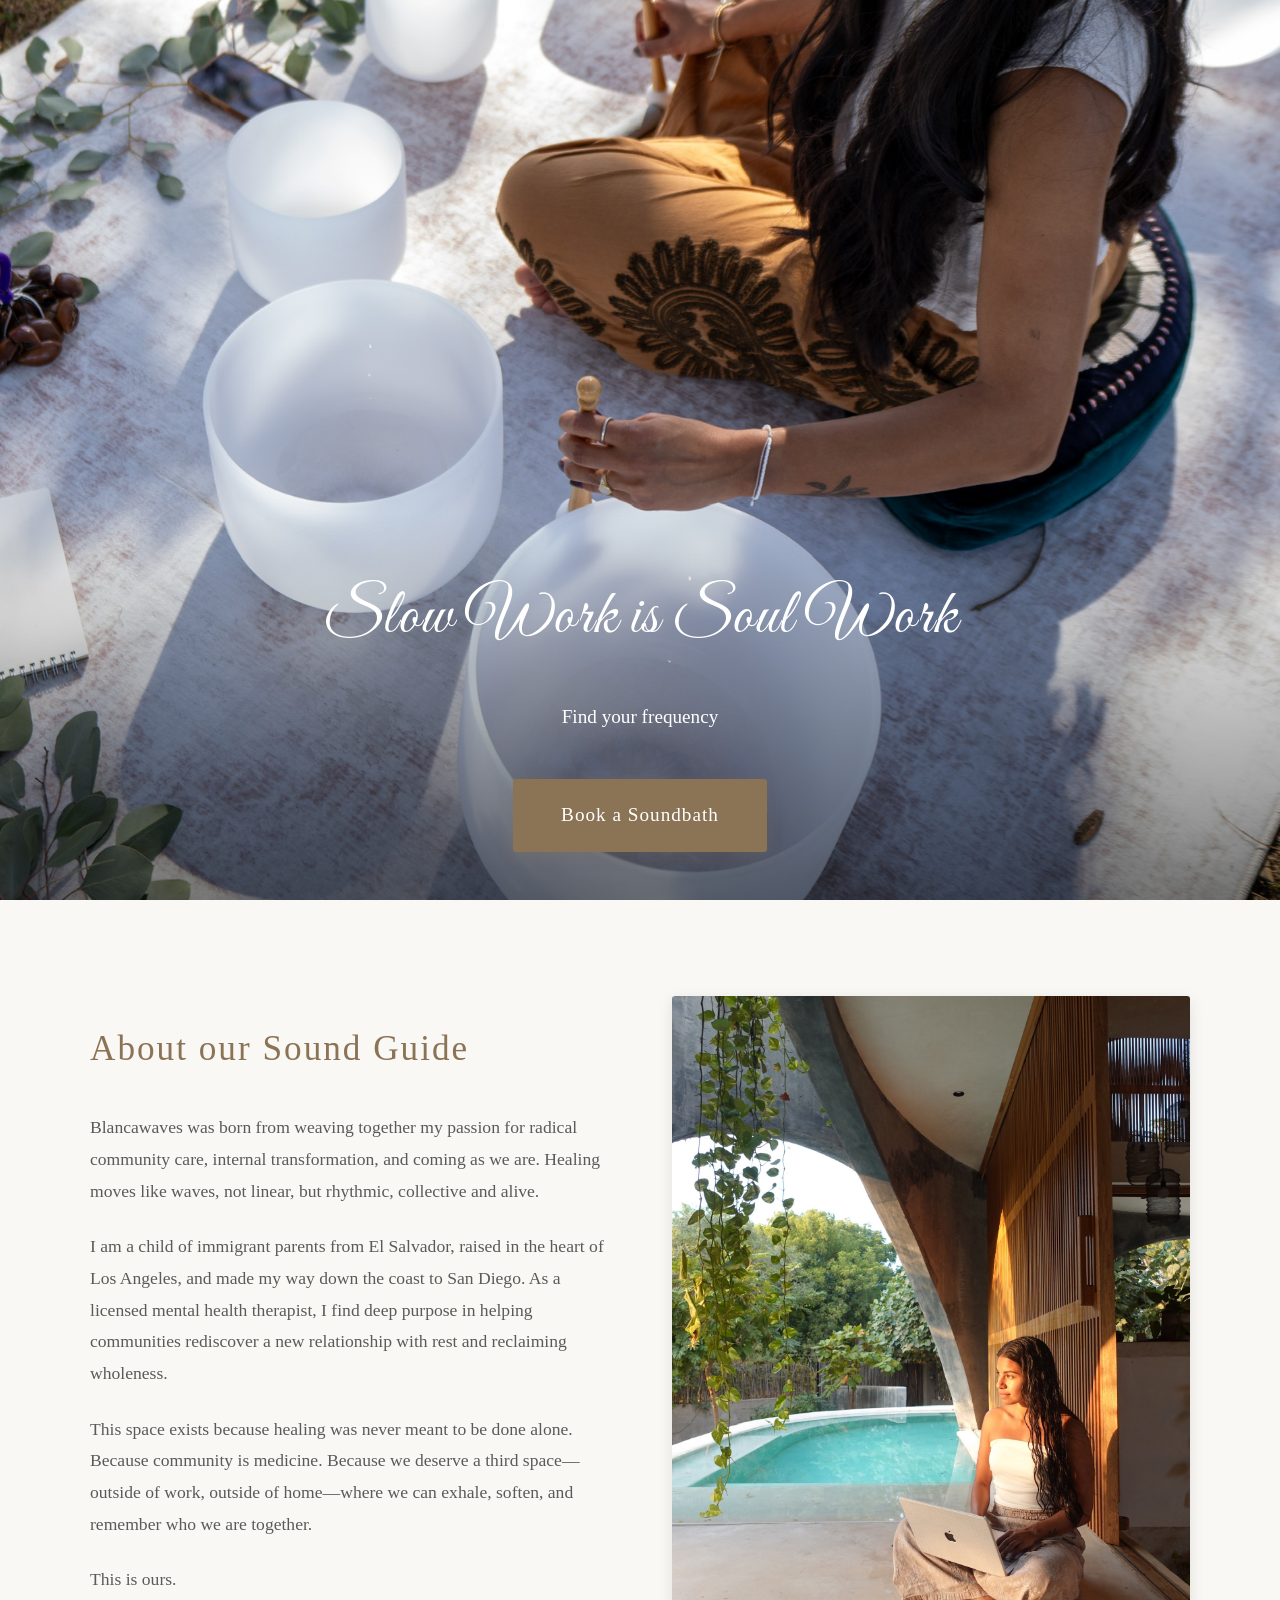
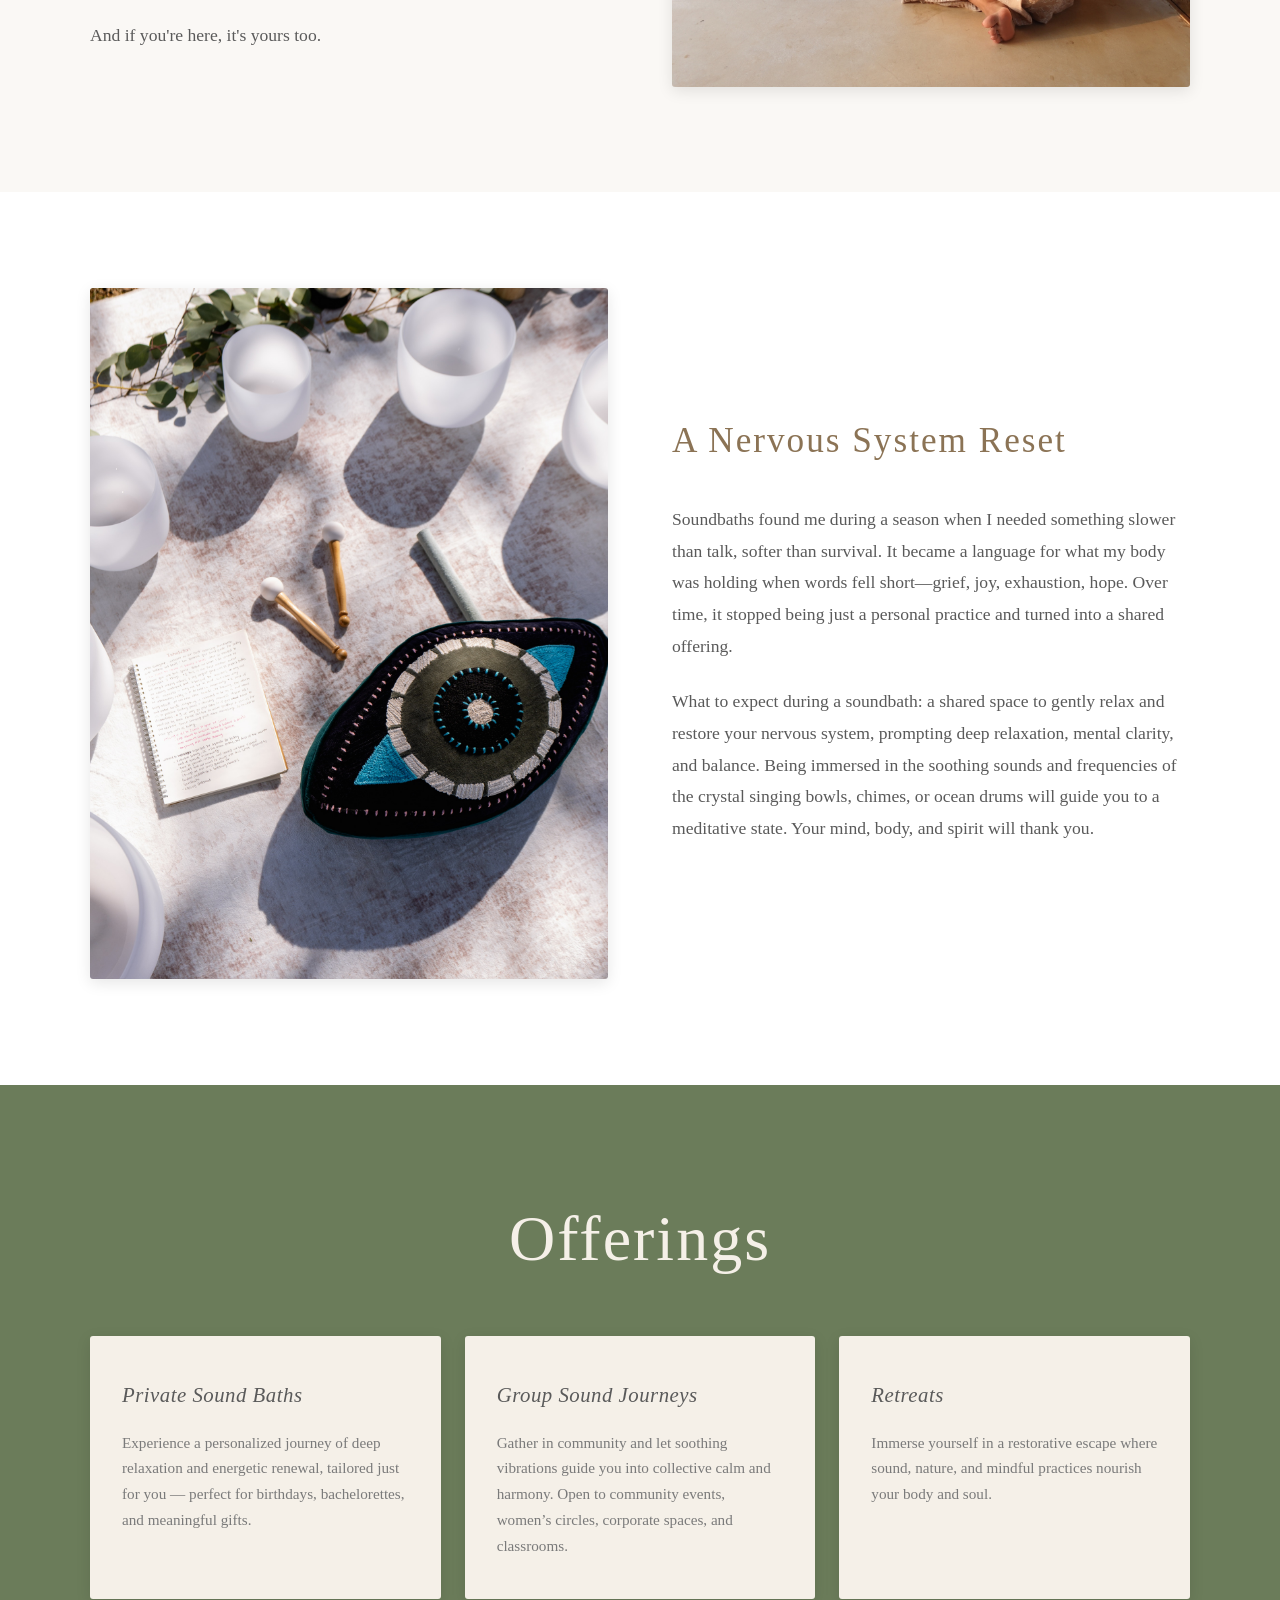
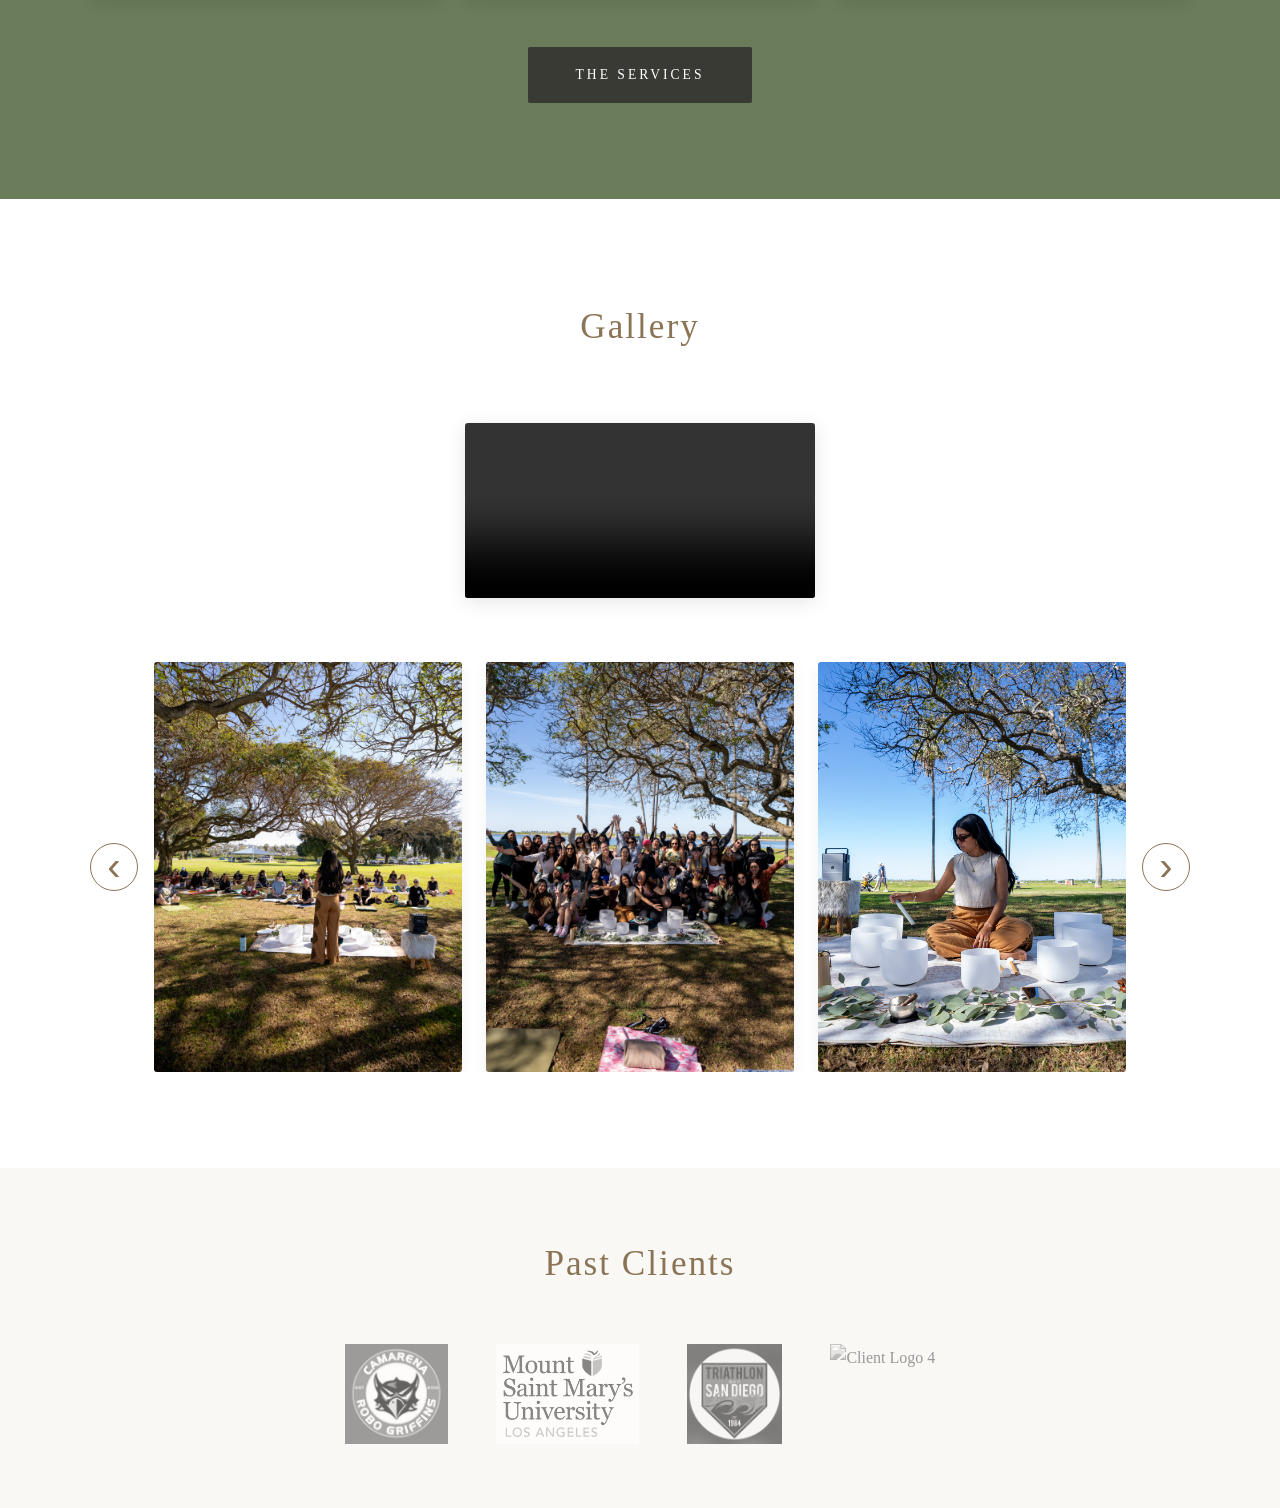
==== commit c05f428a: "photo carousel update and sentence grammer" ====
--- a/index.html
+++ b/index.html
@@ -32,7 +32,7 @@
         <div class="about-content">
             <div class="about-text">
                 <h2>About our Sound Guide</h2>
-                <p>Blancawaves was born from weaving together my passion for radical community care, internal transformation, and coming as we are Healing moves like waves, not linear, but rhythmic, collective and alive. </p>
+                <p>Blancawaves was born from weaving together my passion for radical community care, internal transformation, and coming as we are. Healing moves like waves, not linear, but rhythmic, collective and alive.</p>
                 <p>I am a child of immigrant parents from El Salvador, raised in the heart of Los Angeles, and made my way down the coast to San Diego. As a licensed mental health therapist, I find deep purpose in helping communities rediscover a new relationship with rest and reclaiming wholeness.</p>
                 <p>This space exists because healing was never meant to be done alone. Because community is medicine. Because we deserve a third space—outside of work, outside of home—where we can exhale, soften, and remember who we are together.</p>
                 <p>This is ours.</p>
@@ -53,7 +53,7 @@
             <div class="benefits-text">
                 <h2>A Nervous System Reset</h2>
                 <p>Soundbaths found me during a season when I needed something slower than talk, softer than survival. It became a language for what my body was holding when words fell short—grief, joy, exhaustion, hope. Over time, it stopped being just a personal practice and turned into a shared offering.</p>
-                <p>What to expect during a soundbath- a shared space to gently relax and restore our nervous system, prompting deep relaxation, mental clarity, and balance. Being immersed in the soothing sounds and frequencies of the crystal singing bowls, chimes, or ocean drums will guide you to a meditative state. Your mind, body, and spirit will thank you.</p> 
+                <p>What to expect during a soundbath: a shared space to gently relax and restore your nervous system, prompting deep relaxation, mental clarity, and balance. Being immersed in the soothing sounds and frequencies of the crystal singing bowls, chimes, or ocean drums will guide you to a meditative state. Your mind, body, and spirit will thank you.</p>
             </div>
         </div>
     </section>
@@ -98,10 +98,13 @@
             <button class="carousel-btn carousel-btn-prev" aria-label="Previous">&#8249;</button>
             <div class="carousel-track-container">
                 <div class="carousel-track">
-                    <div class="carousel-item" data-index="0"><img src="photos/blanca_looking_sun_long.JPG" alt="Gallery Photo 1"></div>
-                    <div class="carousel-item" data-index="1"><img src="photos/Playing_3.JPG" alt="Gallery Photo 2"></div>
-                    <div class="carousel-item" data-index="2"><img src="photos/event_1.JPG" alt="Gallery Photo 3"></div>
-                    <div class="carousel-item" data-index="3"><img src="photos/blanca_indoor_sun.JPG" alt="Gallery Photo 4"></div>
+                    <div class="carousel-item" data-index="0"><img src="photos/IMG_8087.JPG" alt="Gallery Photo 1"></div>
+                    <div class="carousel-item" data-index="2"><img src="photos/IMG_8134.JPG" alt="Gallery Photo 2"></div>
+                    <div class="carousel-item" data-index="1"><img src="photos/Playing_3.JPG" alt="Gallery Photo 3"></div>
+                    <div class="carousel-item" data-index="2"><img src="photos/event_1.JPG" alt="Gallery Photo 4"></div>
+                    <div class="carousel-item" data-index="1"><img src="photos/IMG_8115.JPG" alt="Gallery Photo 5"></div>
+                    <div class="carousel-item" data-index="1"><img src="photos/0053D883.JPG" alt="Gallery Photo 5"></div>
+                    <div class="carousel-item" data-index="3"><img src="photos/DSC06337.JPG" alt="Gallery Photo 6"></div>
                 </div>
             </div>
             <button class="carousel-btn carousel-btn-next" aria-label="Next">&#8250;</button>
@@ -115,6 +118,8 @@
             <img src="photos/camarena_logo.jpeg" alt="Client Logo 1">
             <img src="photos/Mount_saint_marys_logo.png" alt="Client Logo 2">
             <img src="photos/triatholon_san_diego_logo.jpeg" alt="Client Logo 3">
+            <img src="photos/teipM.jpeg" alt="Client Logo 4">
+            <!-- <img src="photos/outbio_logo.JPG" alt="Client Logo 4"> -->
             <!-- <img src="https://via.placeholder.com/150x60/8b7355/ffffff?text=Client+4" alt="Client Logo 4">
             <img src="https://via.placeholder.com/150x60/8b7355/ffffff?text=Client+5" alt="Client Logo 5"> -->
         </div>
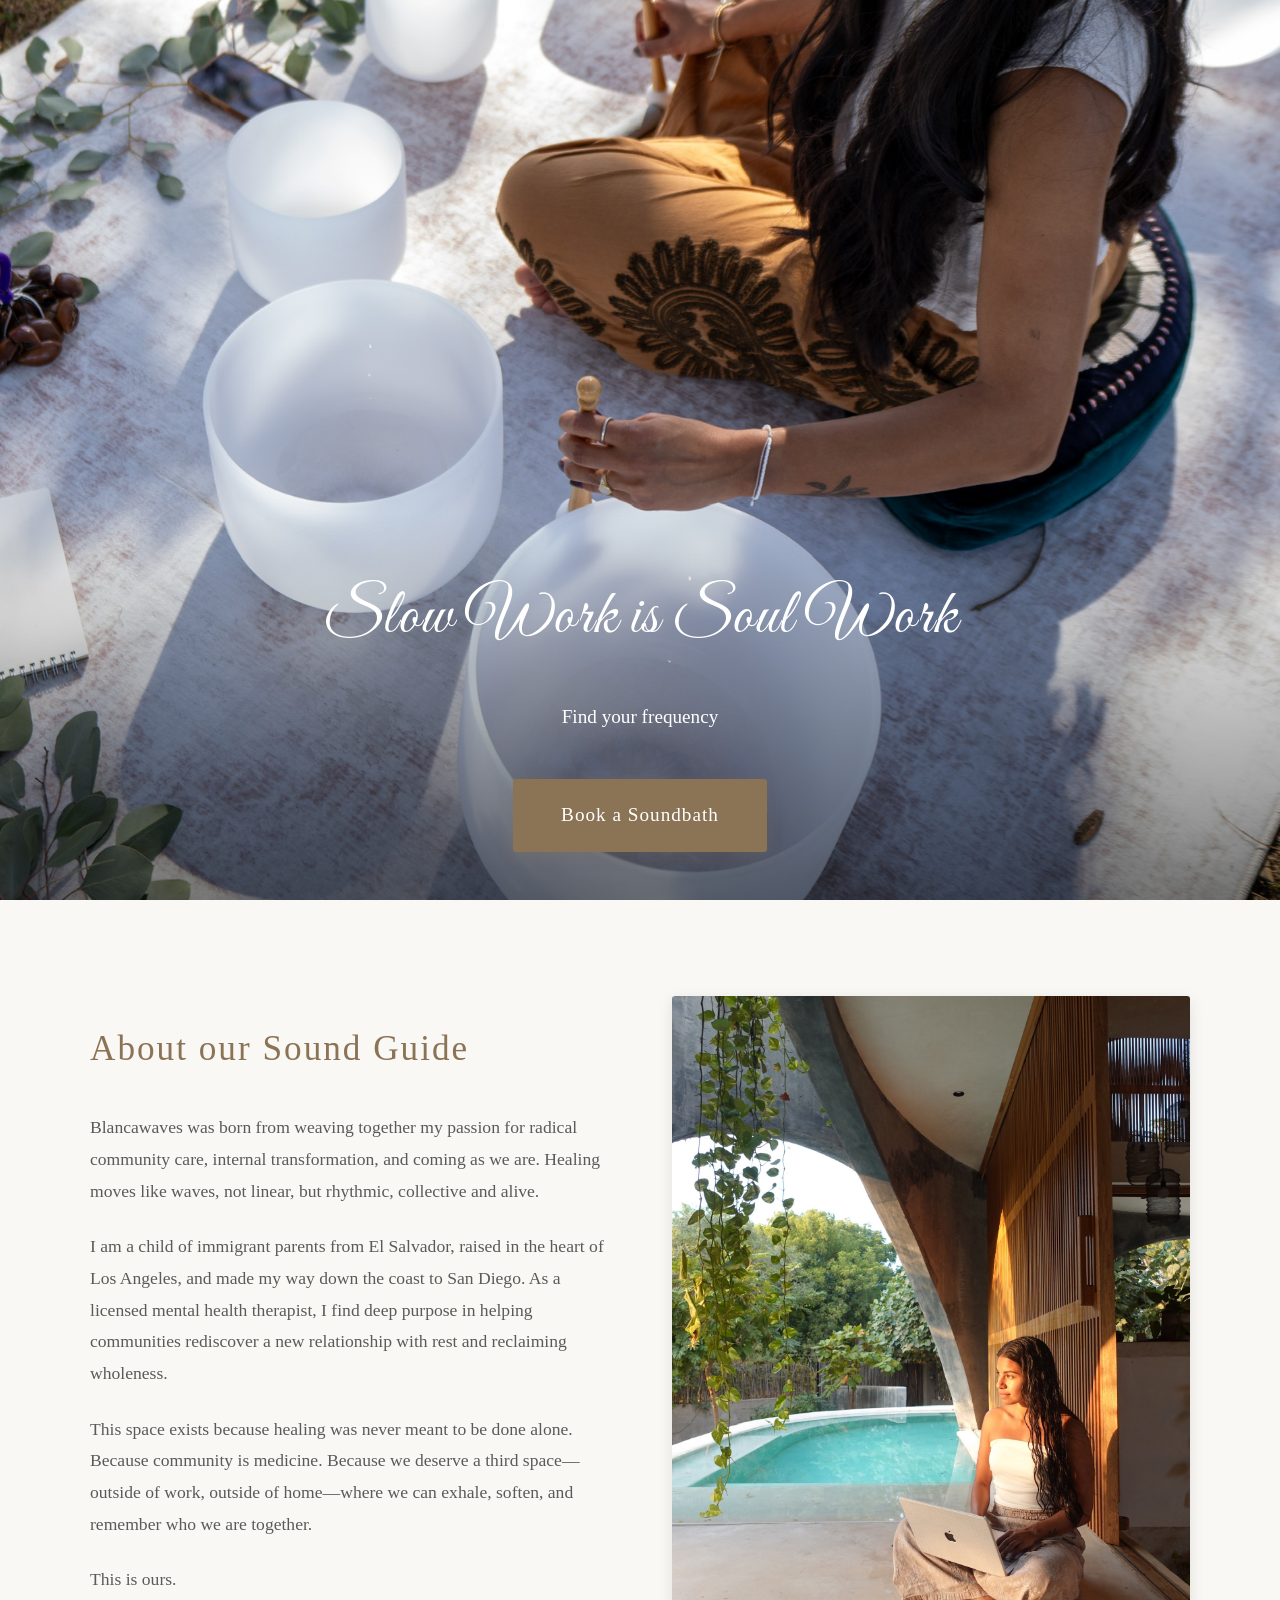
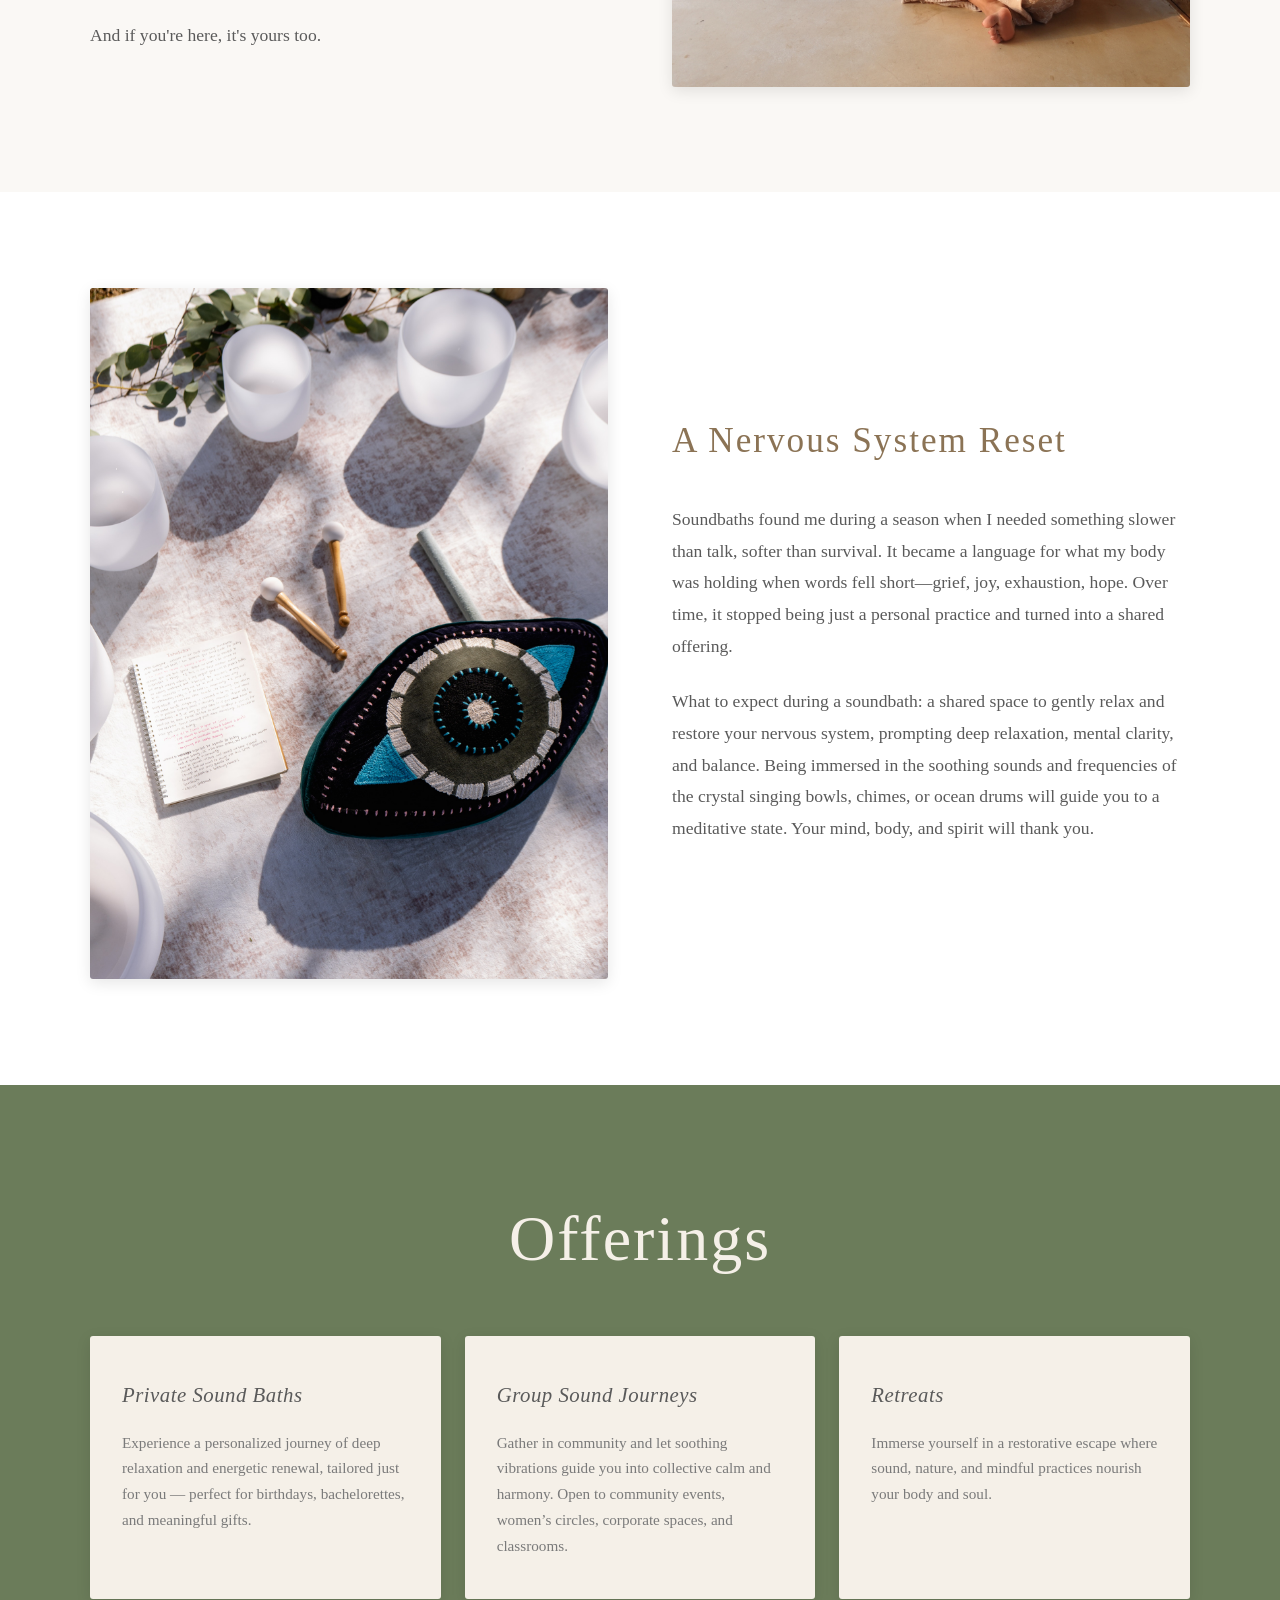
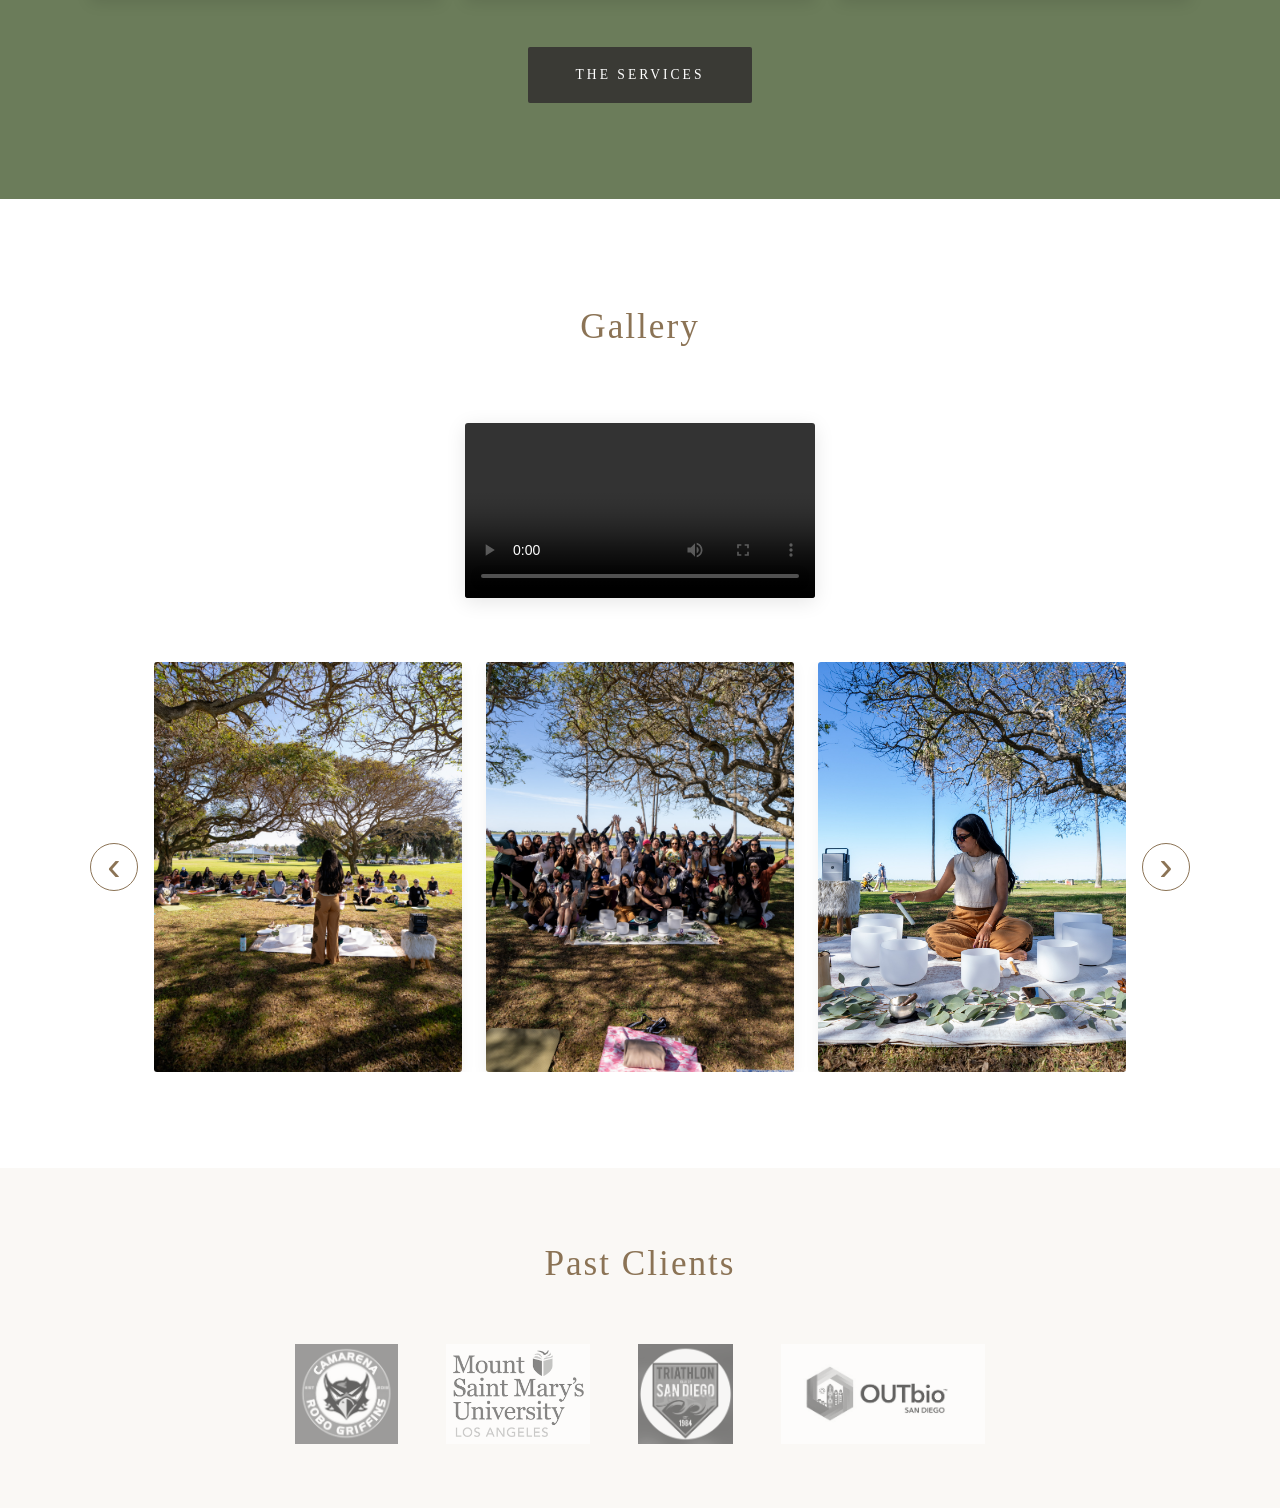
==== commit 8d62e078: "photo carousel update and sentence grammer 2" ====
--- a/index.html
+++ b/index.html
@@ -118,8 +118,7 @@
             <img src="photos/camarena_logo.jpeg" alt="Client Logo 1">
             <img src="photos/Mount_saint_marys_logo.png" alt="Client Logo 2">
             <img src="photos/triatholon_san_diego_logo.jpeg" alt="Client Logo 3">
-            <img src="photos/teipM.jpeg" alt="Client Logo 4">
-            <!-- <img src="photos/outbio_logo.JPG" alt="Client Logo 4"> -->
+            <img src="photos/outbio_logo.JPG" alt="Client Logo 4">
             <!-- <img src="https://via.placeholder.com/150x60/8b7355/ffffff?text=Client+4" alt="Client Logo 4">
             <img src="https://via.placeholder.com/150x60/8b7355/ffffff?text=Client+5" alt="Client Logo 5"> -->
         </div>
